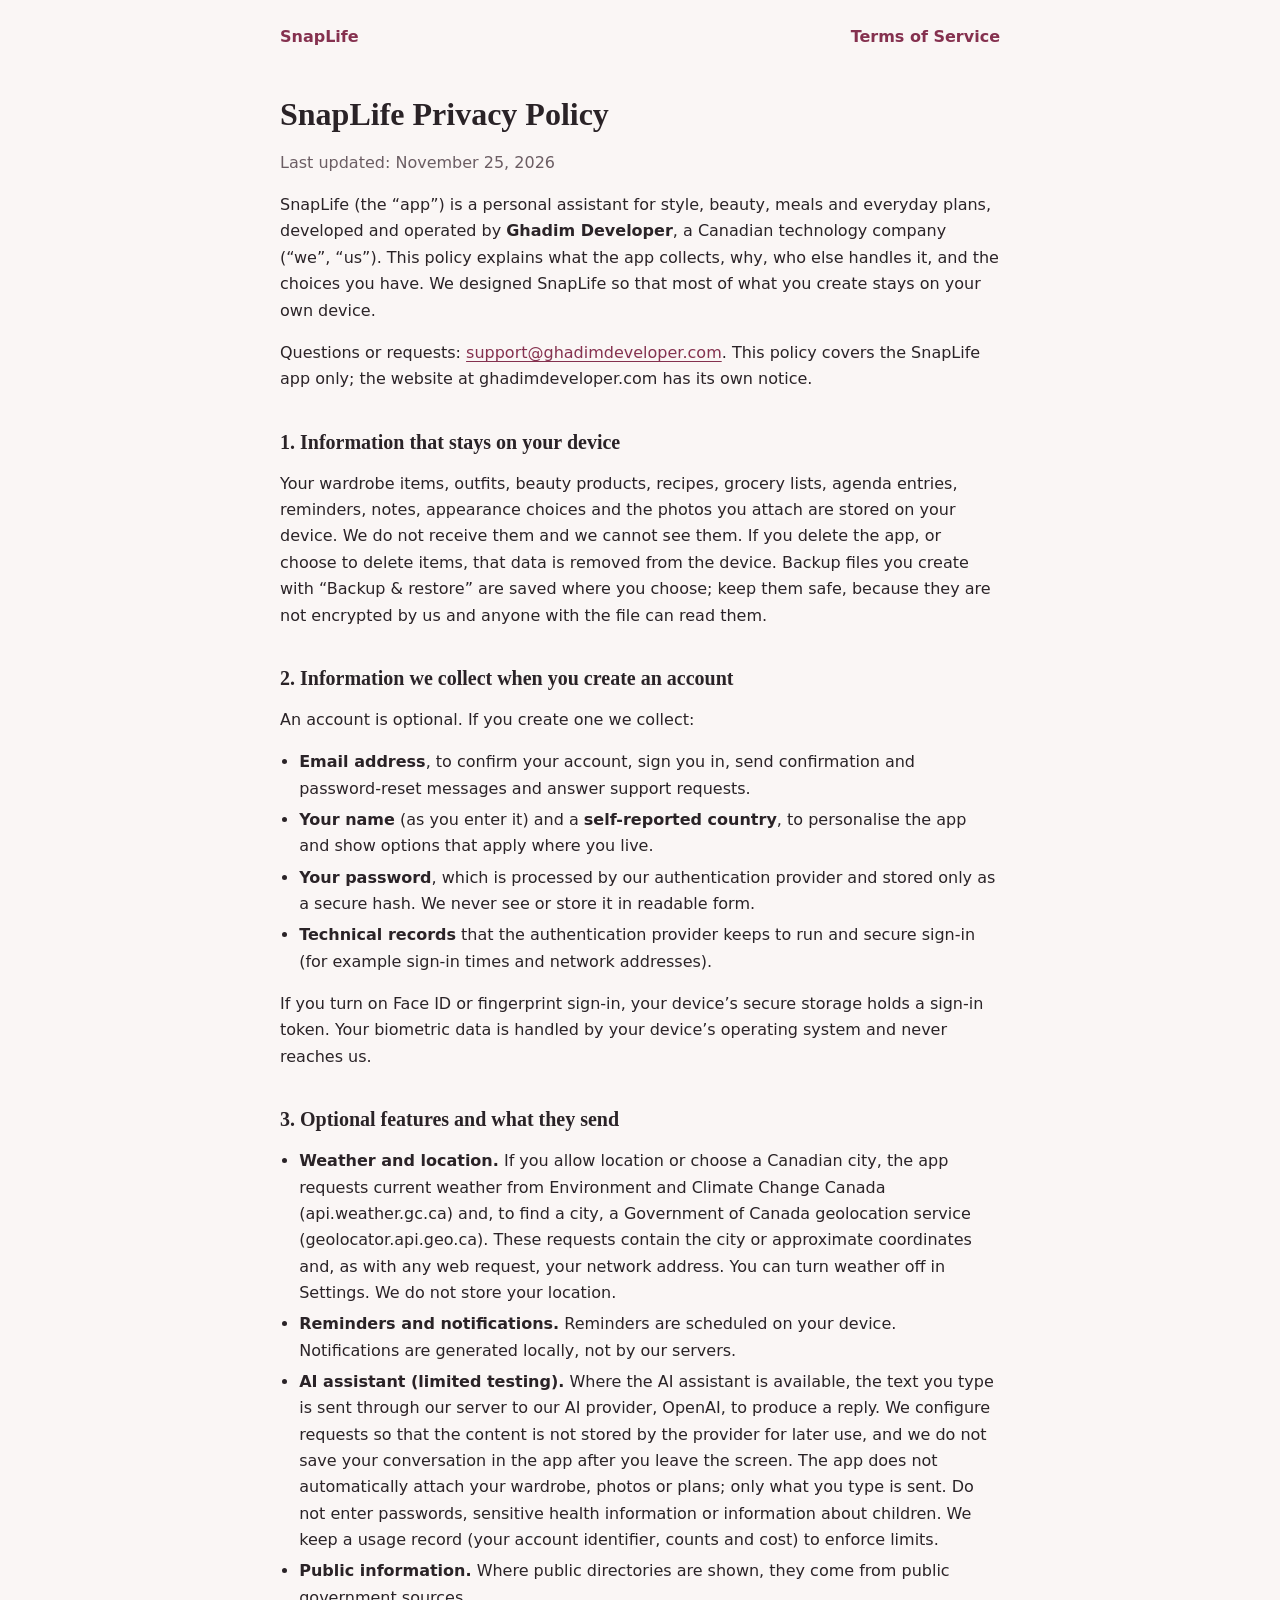
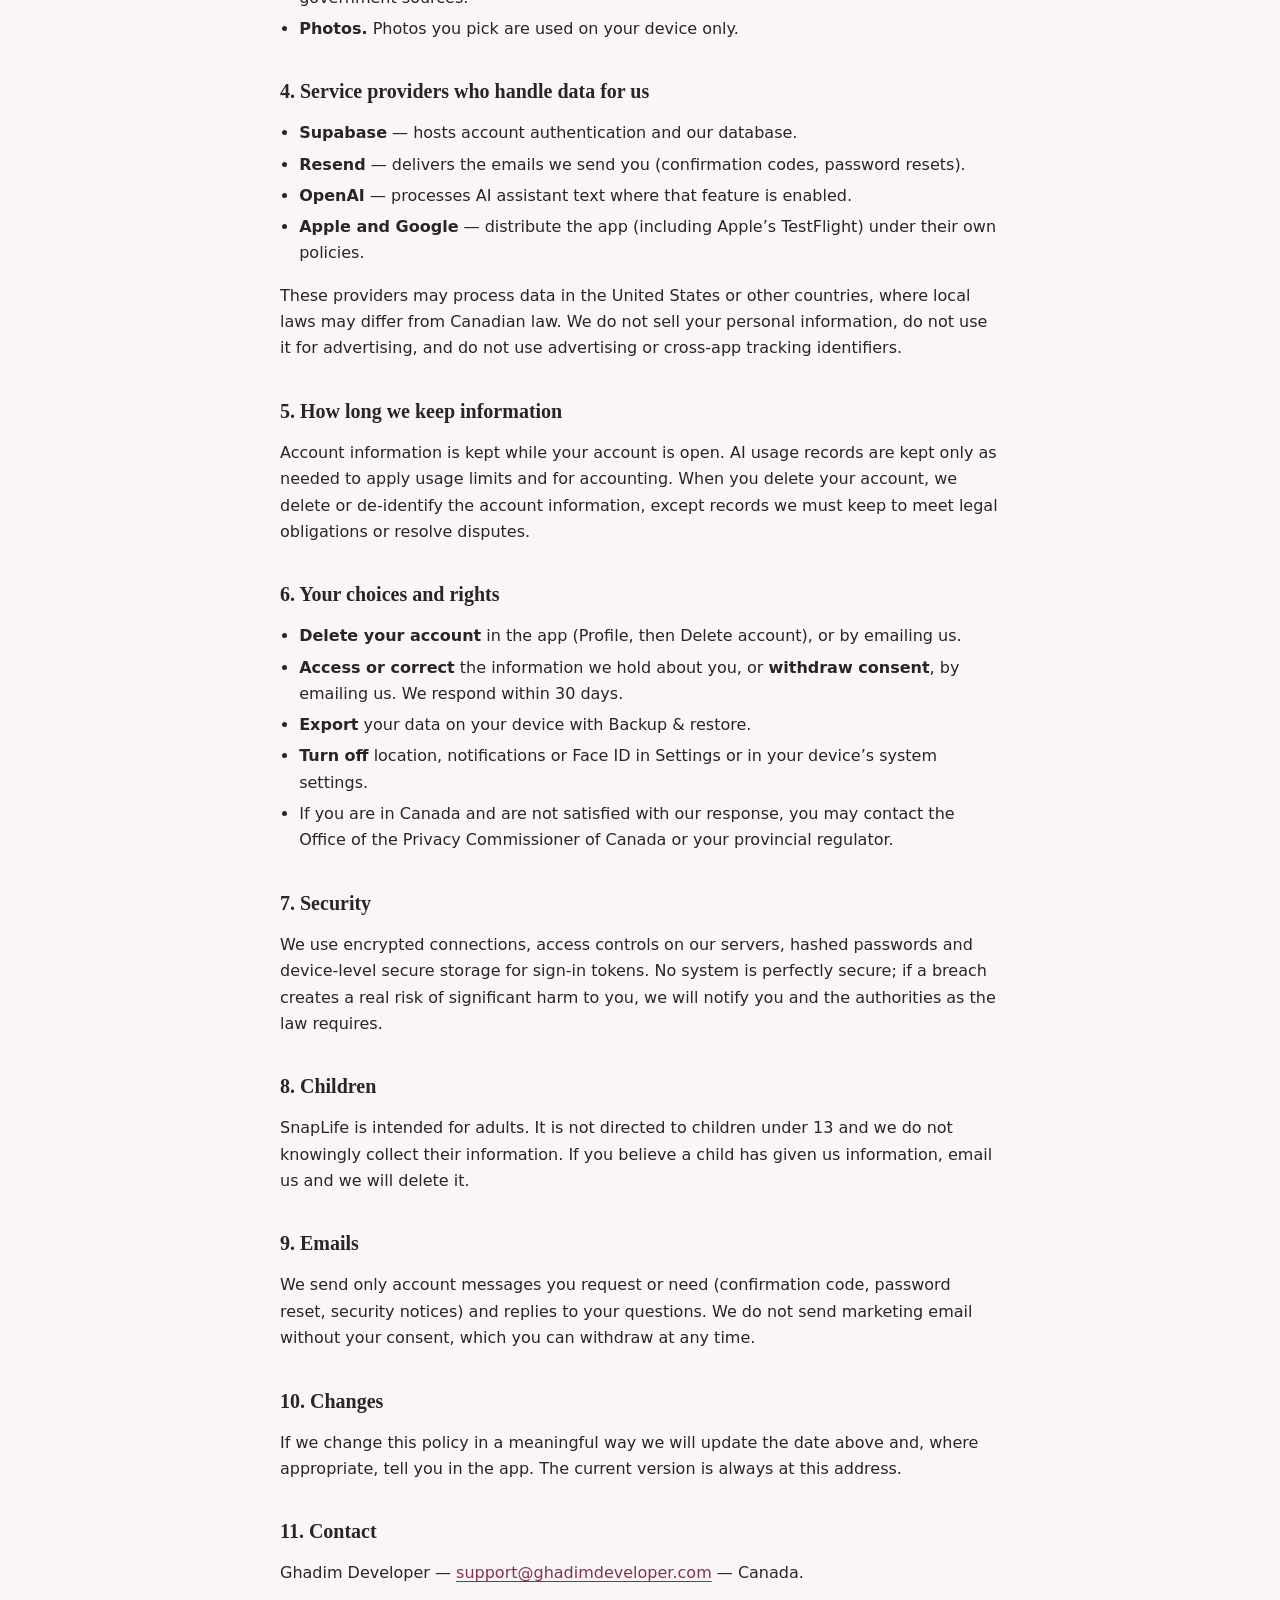
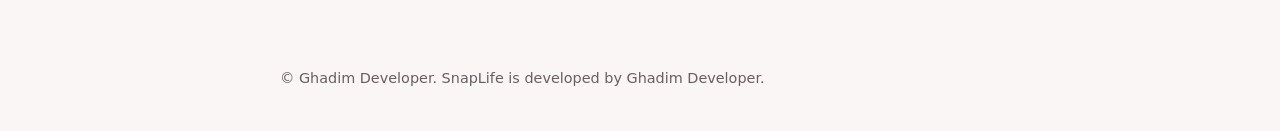
==== privacy/index.html @ 315b9144 "SnapLife privacy policy and terms of service Co-Authored-By: Claude Sonnet 5.5 <noreply@anthropic.co" ====
<!doctype html><html lang="en"><head><meta charset="utf-8"><meta name="viewport" content="width=device-width,initial-scale=1"><title>SnapLife Privacy Policy</title><link rel="stylesheet" href="/style.css"></head>
<body><header><a href="/">SnapLife</a><a href="/terms/">Terms of Service</a></header><main>
<h1>SnapLife Privacy Policy</h1>
<p class="meta">Last updated: November 25, 2026</p>
<p>SnapLife (the “app”) is a personal assistant for style, beauty, meals and everyday plans, developed and operated by <strong>Ghadim Developer</strong>, a Canadian technology company (“we”, “us”). This policy explains what the app collects, why, who else handles it, and the choices you have. We designed SnapLife so that most of what you create stays on your own device.</p>
<p>Questions or requests: <a href="mailto:support@ghadimdeveloper.com">support@ghadimdeveloper.com</a>. This policy covers the SnapLife app only; the website at ghadimdeveloper.com has its own notice.</p>

<h2>1. Information that stays on your device</h2>
<p>Your wardrobe items, outfits, beauty products, recipes, grocery lists, agenda entries, reminders, notes, appearance choices and the photos you attach are stored on your device. We do not receive them and we cannot see them. If you delete the app, or choose to delete items, that data is removed from the device. Backup files you create with “Backup &amp; restore” are saved where you choose; keep them safe, because they are not encrypted by us and anyone with the file can read them.</p>

<h2>2. Information we collect when you create an account</h2>
<p>An account is optional. If you create one we collect:</p>
<ul>
<li><strong>Email address</strong>, to confirm your account, sign you in, send confirmation and password-reset messages and answer support requests.</li>
<li><strong>Your name</strong> (as you enter it) and a <strong>self-reported country</strong>, to personalise the app and show options that apply where you live.</li>
<li><strong>Your password</strong>, which is processed by our authentication provider and stored only as a secure hash. We never see or store it in readable form.</li>
<li><strong>Technical records</strong> that the authentication provider keeps to run and secure sign-in (for example sign-in times and network addresses).</li>
</ul>
<p>If you turn on Face ID or fingerprint sign-in, your device’s secure storage holds a sign-in token. Your biometric data is handled by your device’s operating system and never reaches us.</p>

<h2>3. Optional features and what they send</h2>
<ul>
<li><strong>Weather and location.</strong> If you allow location or choose a Canadian city, the app requests current weather from Environment and Climate Change Canada (api.weather.gc.ca) and, to find a city, a Government of Canada geolocation service (geolocator.api.geo.ca). These requests contain the city or approximate coordinates and, as with any web request, your network address. You can turn weather off in Settings. We do not store your location.</li>
<li><strong>Reminders and notifications.</strong> Reminders are scheduled on your device. Notifications are generated locally, not by our servers.</li>
<li><strong>AI assistant (limited testing).</strong> Where the AI assistant is available, the text you type is sent through our server to our AI provider, OpenAI, to produce a reply. We configure requests so that the content is not stored by the provider for later use, and we do not save your conversation in the app after you leave the screen. The app does not automatically attach your wardrobe, photos or plans; only what you type is sent. Do not enter passwords, sensitive health information or information about children. We keep a usage record (your account identifier, counts and cost) to enforce limits.</li>
<li><strong>Public information.</strong> Where public directories are shown, they come from public government sources.</li>
<li><strong>Photos.</strong> Photos you pick are used on your device only.</li>
</ul>

<h2>4. Service providers who handle data for us</h2>
<ul>
<li><strong>Supabase</strong> — hosts account authentication and our database.</li>
<li><strong>Resend</strong> — delivers the emails we send you (confirmation codes, password resets).</li>
<li><strong>OpenAI</strong> — processes AI assistant text where that feature is enabled.</li>
<li><strong>Apple and Google</strong> — distribute the app (including Apple’s TestFlight) under their own policies.</li>
</ul>
<p>These providers may process data in the United States or other countries, where local laws may differ from Canadian law. We do not sell your personal information, do not use it for advertising, and do not use advertising or cross-app tracking identifiers.</p>

<h2>5. How long we keep information</h2>
<p>Account information is kept while your account is open. AI usage records are kept only as needed to apply usage limits and for accounting. When you delete your account, we delete or de-identify the account information, except records we must keep to meet legal obligations or resolve disputes.</p>

<h2>6. Your choices and rights</h2>
<ul>
<li><strong>Delete your account</strong> in the app (Profile, then Delete account), or by emailing us.</li>
<li><strong>Access or correct</strong> the information we hold about you, or <strong>withdraw consent</strong>, by emailing us. We respond within 30 days.</li>
<li><strong>Export</strong> your data on your device with Backup &amp; restore.</li>
<li><strong>Turn off</strong> location, notifications or Face ID in Settings or in your device’s system settings.</li>
<li>If you are in Canada and are not satisfied with our response, you may contact the Office of the Privacy Commissioner of Canada or your provincial regulator.</li>
</ul>

<h2>7. Security</h2>
<p>We use encrypted connections, access controls on our servers, hashed passwords and device-level secure storage for sign-in tokens. No system is perfectly secure; if a breach creates a real risk of significant harm to you, we will notify you and the authorities as the law requires.</p>

<h2>8. Children</h2>
<p>SnapLife is intended for adults. It is not directed to children under 13 and we do not knowingly collect their information. If you believe a child has given us information, email us and we will delete it.</p>

<h2>9. Emails</h2>
<p>We send only account messages you request or need (confirmation code, password reset, security notices) and replies to your questions. We do not send marketing email without your consent, which you can withdraw at any time.</p>

<h2>10. Changes</h2>
<p>If we change this policy in a meaningful way we will update the date above and, where appropriate, tell you in the app. The current version is always at this address.</p>

<h2>11. Contact</h2>
<p>Ghadim Developer — <a href="mailto:support@ghadimdeveloper.com">support@ghadimdeveloper.com</a> — Canada.</p>
</main><footer>© Ghadim Developer. SnapLife is developed by Ghadim Developer.</footer></body></html>
---- style.css ----
*{box-sizing:border-box}body{margin:0;font:1rem/1.65 system-ui,-apple-system,Segoe UI,Roboto,sans-serif;color:#2a2327;background:#faf6f5}
main{max-width:760px;margin:0 auto;padding:32px 20px 64px}header{max-width:760px;margin:0 auto;padding:24px 20px 0;display:flex;justify-content:space-between;gap:12px;flex-wrap:wrap}
header a{color:#85314f;font-weight:700;text-decoration:none}h1{font:700 2rem/1.2 Georgia,serif;margin:.4em 0}h2{font:700 1.25rem/1.3 Georgia,serif;margin:1.8em 0 .4em}
a{color:#85314f;text-underline-offset:3px}.meta{color:#6b5d63}ul{padding-left:1.2em}li{margin:.3em 0}footer{max-width:760px;margin:0 auto;padding:0 20px 40px;color:#6b5d63;font-size:.9rem}
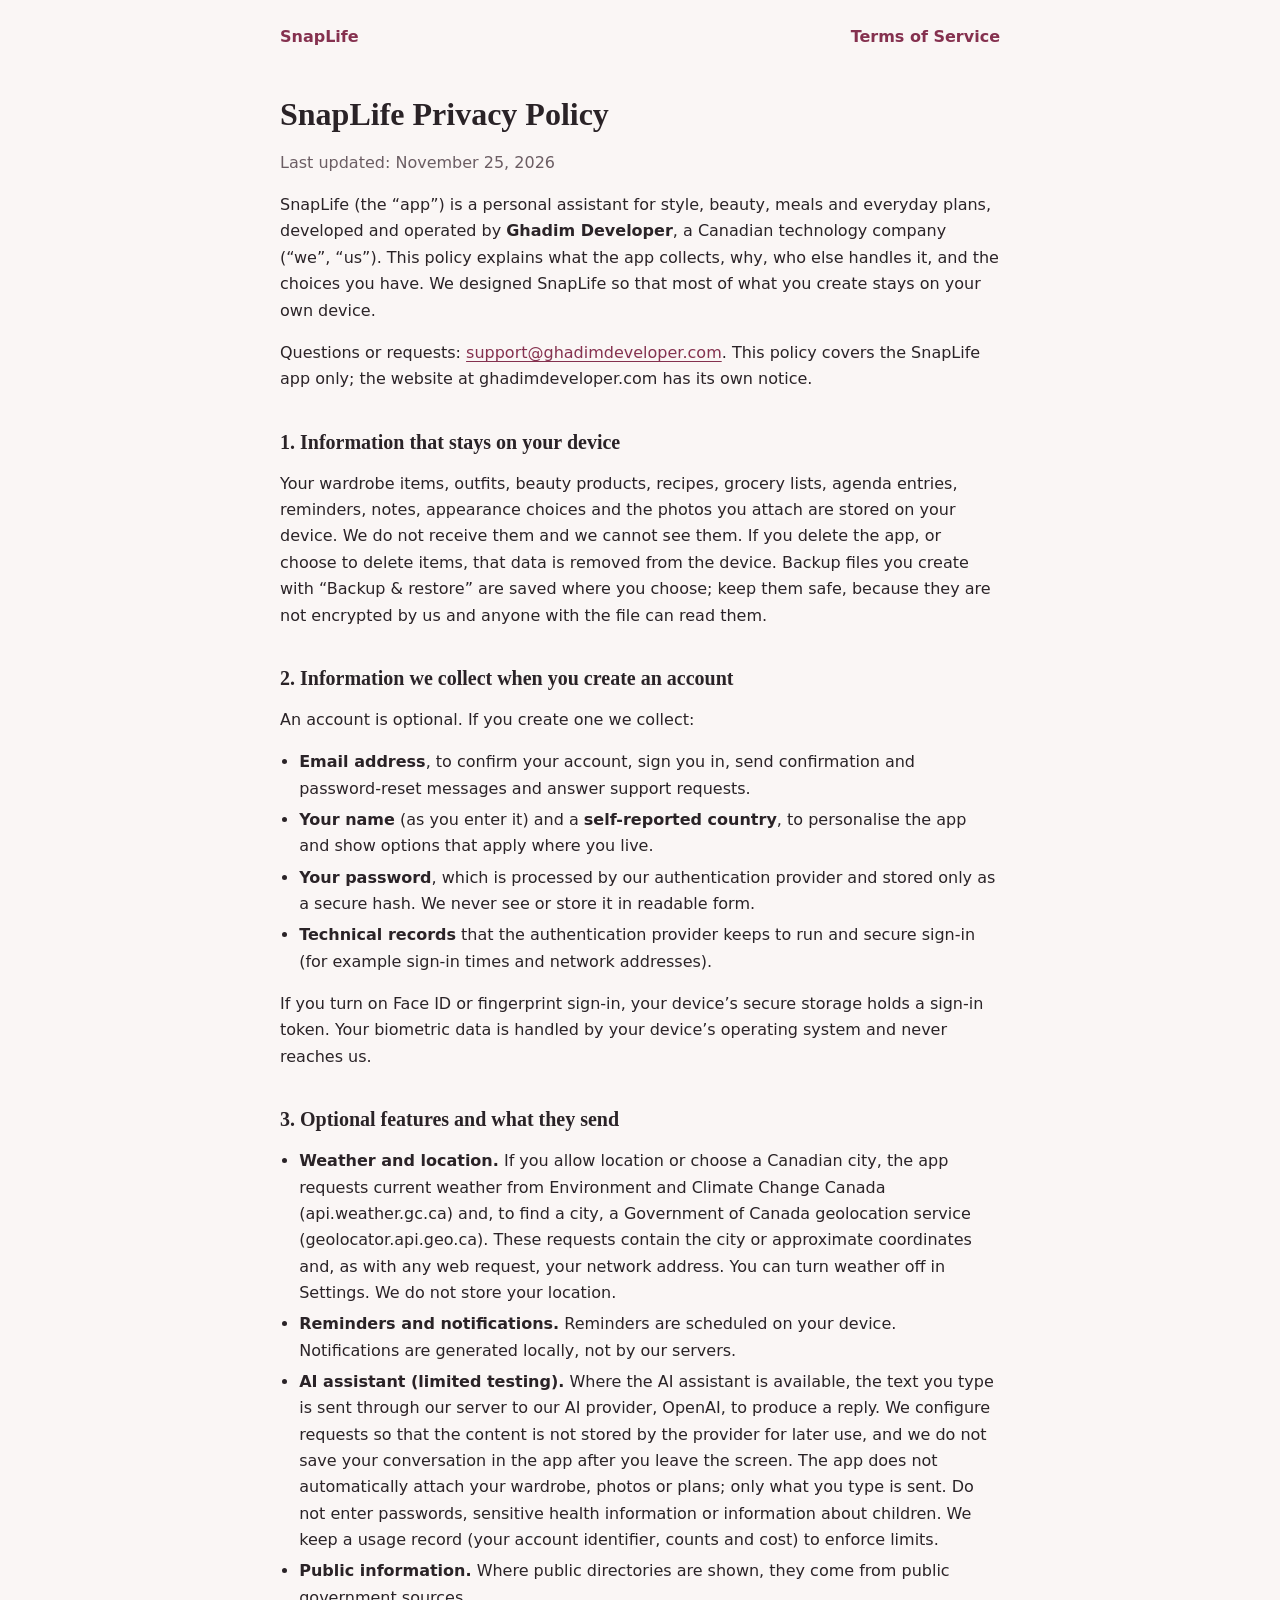
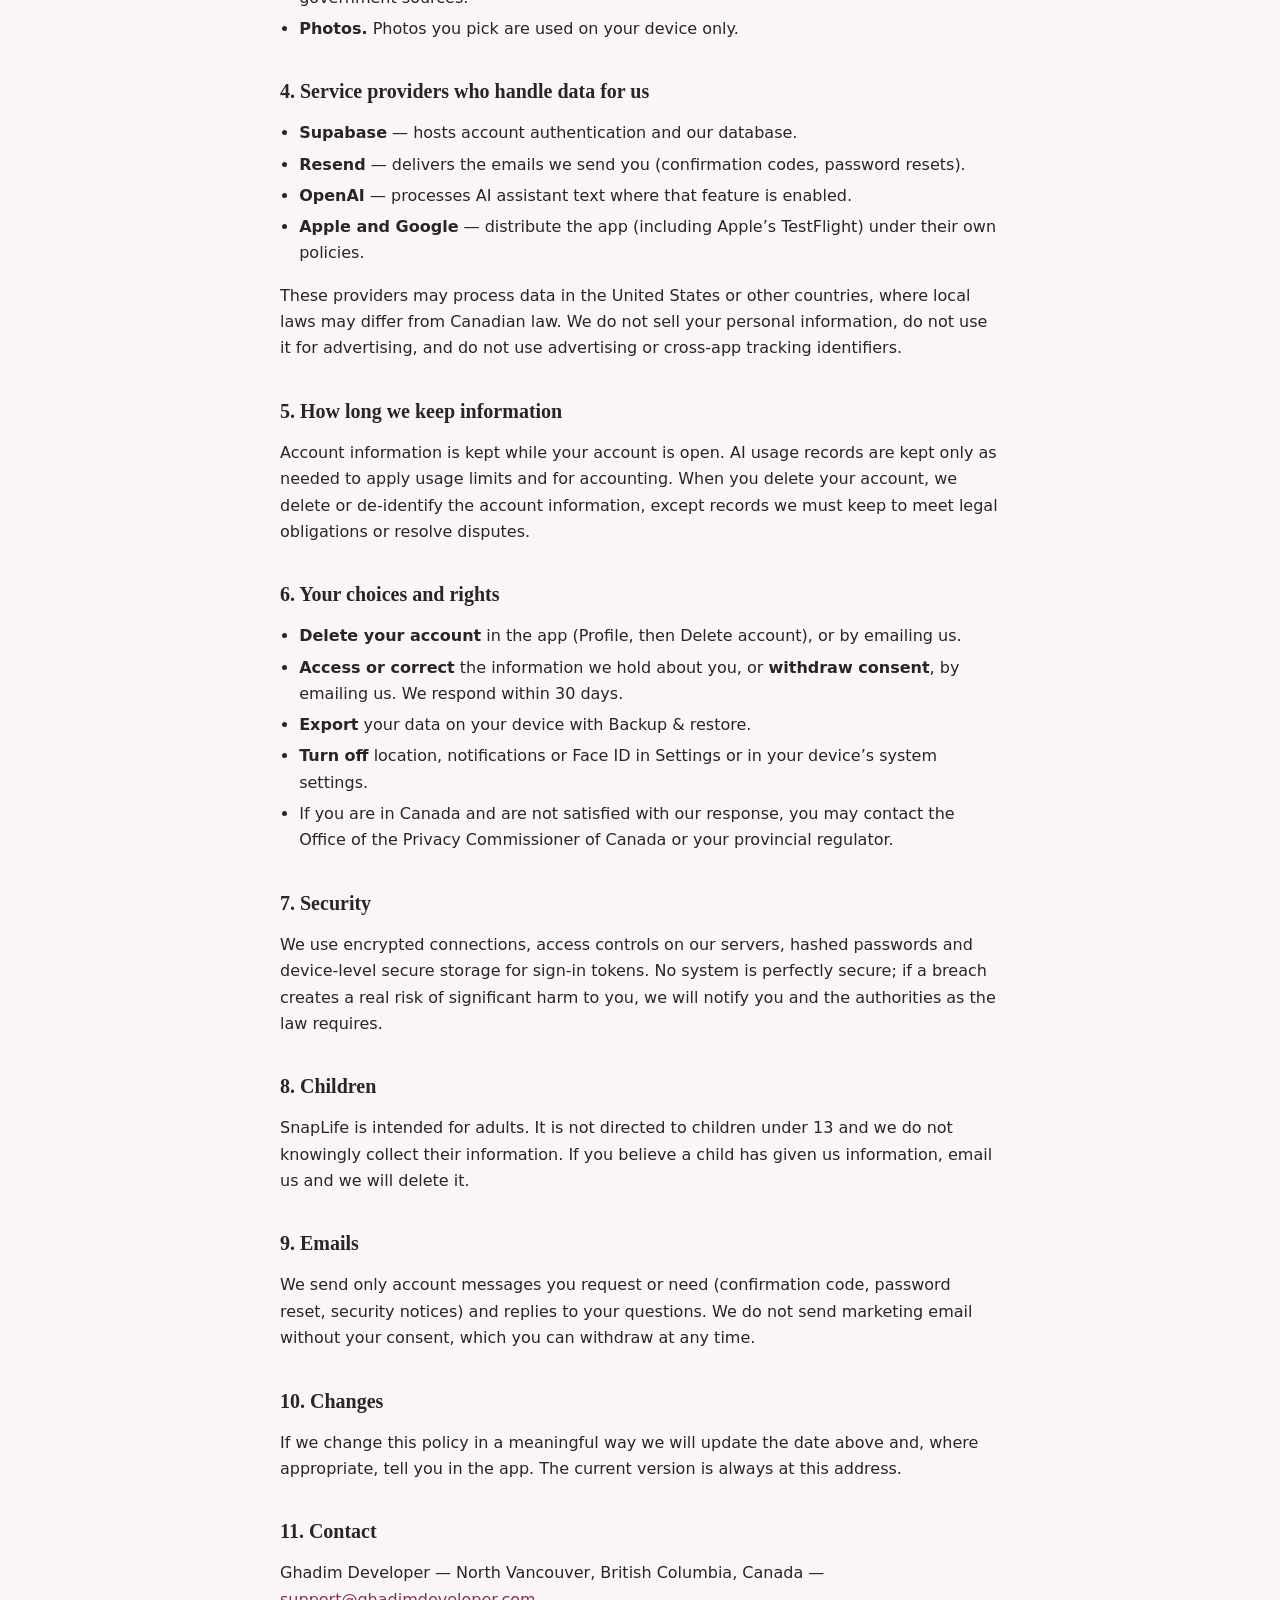
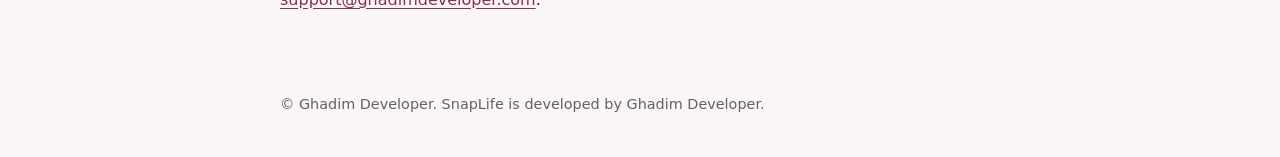
==== commit 72c22dbc: "Set governing law and contact location to North Vancouver, BC Co-Authored-By: Claude Sonnet 5.5 <nor" ====
--- a/privacy/index.html
+++ b/privacy/index.html
@@ -61,5 +61,5 @@
 <p>If we change this policy in a meaningful way we will update the date above and, where appropriate, tell you in the app. The current version is always at this address.</p>
 
 <h2>11. Contact</h2>
-<p>Ghadim Developer — <a href="mailto:support@ghadimdeveloper.com">support@ghadimdeveloper.com</a> — Canada.</p>
+<p>Ghadim Developer — North Vancouver, British Columbia, Canada — <a href="mailto:support@ghadimdeveloper.com">support@ghadimdeveloper.com</a>.</p>
 </main><footer>© Ghadim Developer. SnapLife is developed by Ghadim Developer.</footer></body></html>
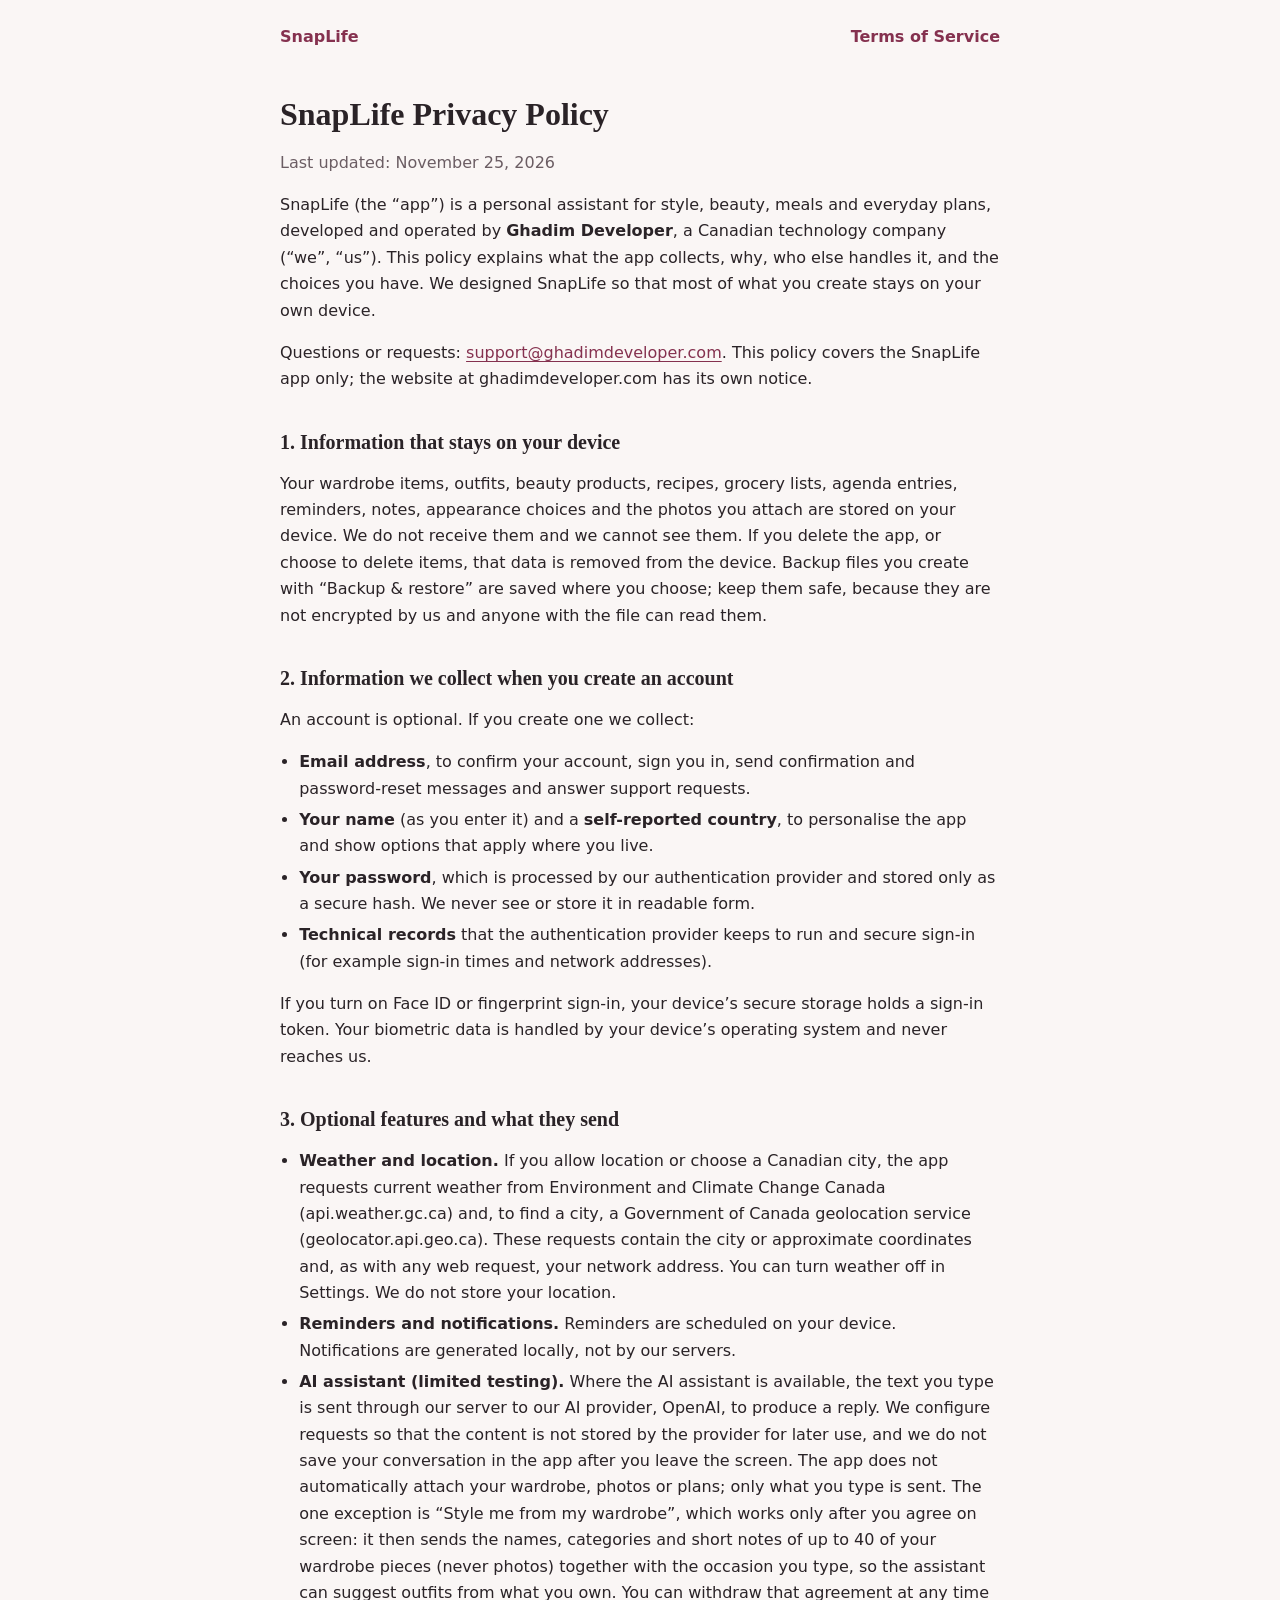
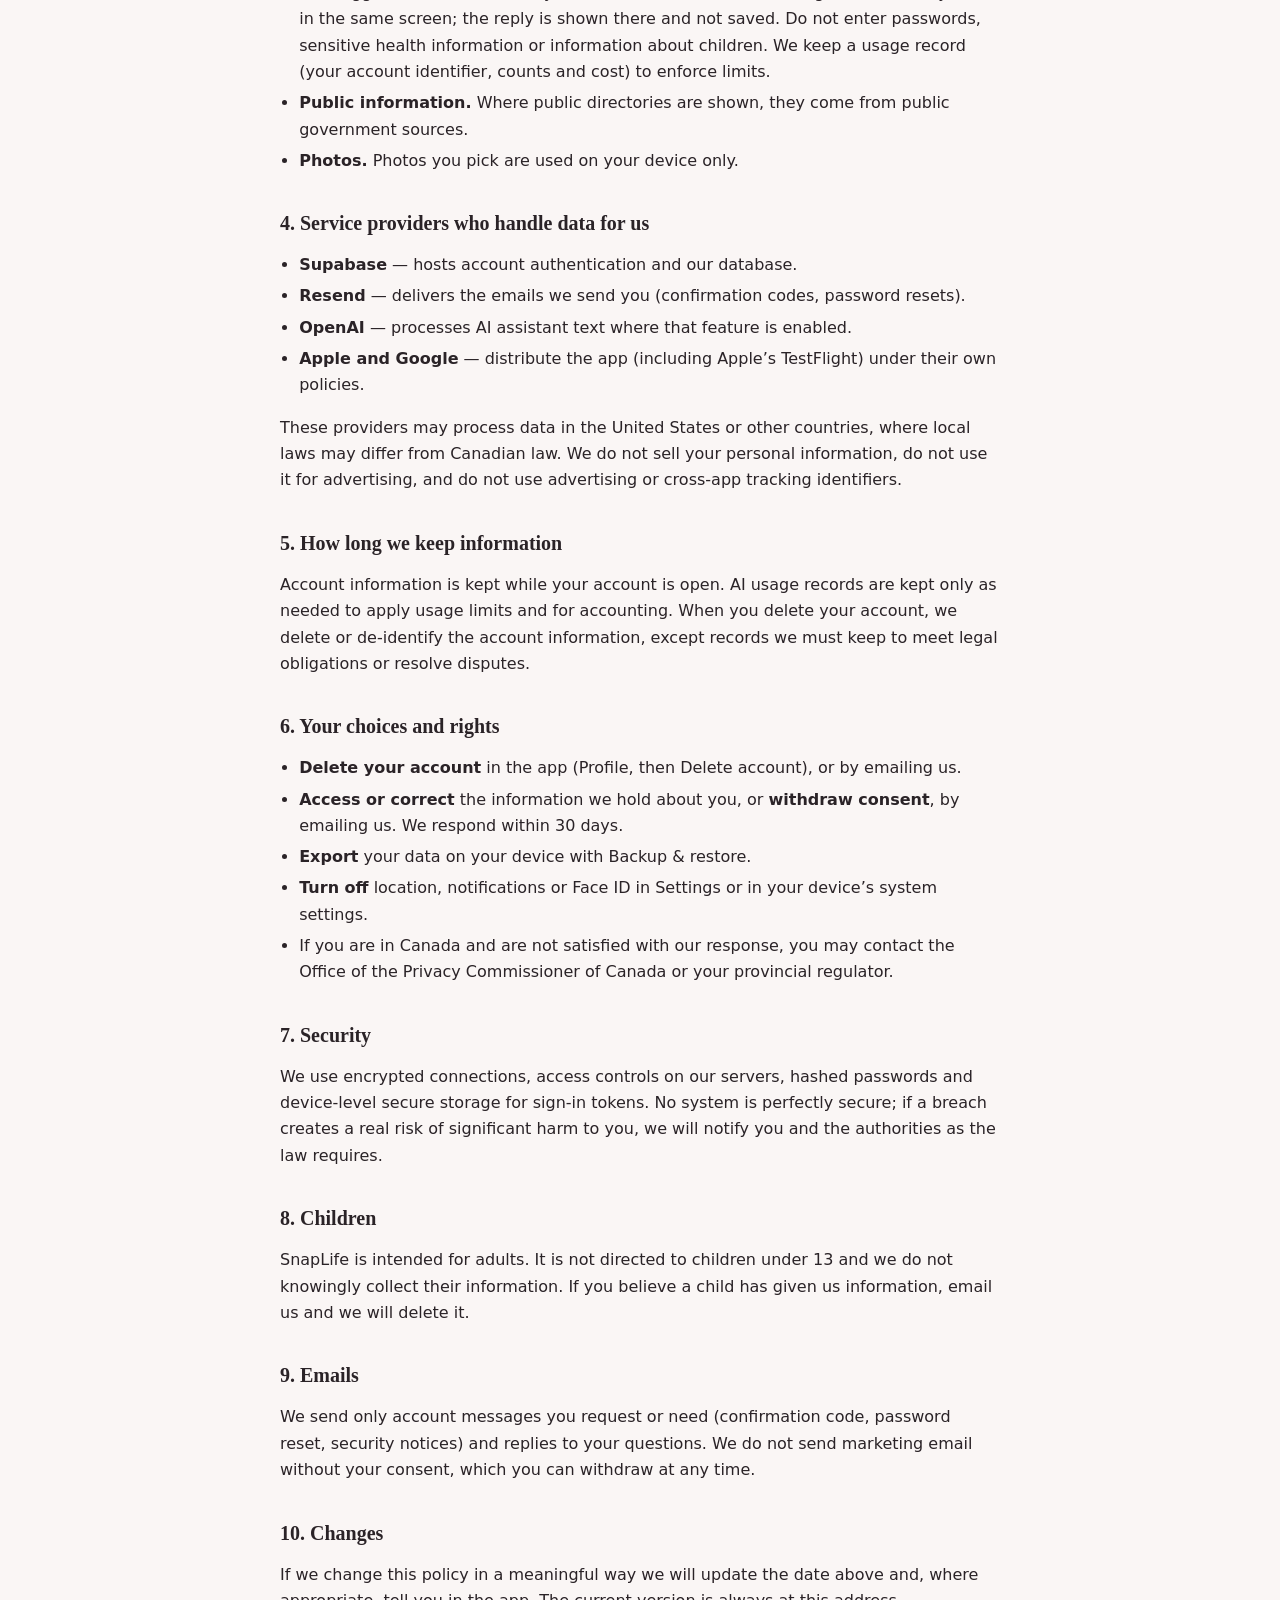
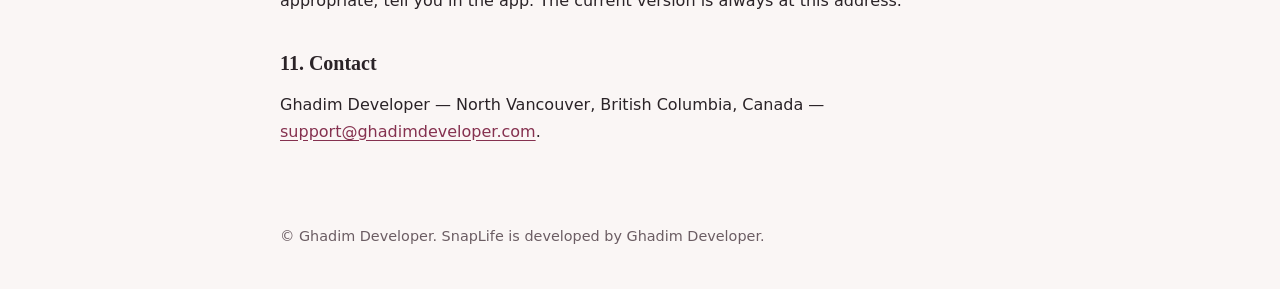
==== commit 69aa1e59: "Privacy: describe the opt-in wardrobe styling data Co-Authored-By: Claude Sonnet 5.5 <noreply@anthro" ====
--- a/privacy/index.html
+++ b/privacy/index.html
@@ -22,7 +22,7 @@
 <ul>
 <li><strong>Weather and location.</strong> If you allow location or choose a Canadian city, the app requests current weather from Environment and Climate Change Canada (api.weather.gc.ca) and, to find a city, a Government of Canada geolocation service (geolocator.api.geo.ca). These requests contain the city or approximate coordinates and, as with any web request, your network address. You can turn weather off in Settings. We do not store your location.</li>
 <li><strong>Reminders and notifications.</strong> Reminders are scheduled on your device. Notifications are generated locally, not by our servers.</li>
-<li><strong>AI assistant (limited testing).</strong> Where the AI assistant is available, the text you type is sent through our server to our AI provider, OpenAI, to produce a reply. We configure requests so that the content is not stored by the provider for later use, and we do not save your conversation in the app after you leave the screen. The app does not automatically attach your wardrobe, photos or plans; only what you type is sent. Do not enter passwords, sensitive health information or information about children. We keep a usage record (your account identifier, counts and cost) to enforce limits.</li>
+<li><strong>AI assistant (limited testing).</strong> Where the AI assistant is available, the text you type is sent through our server to our AI provider, OpenAI, to produce a reply. We configure requests so that the content is not stored by the provider for later use, and we do not save your conversation in the app after you leave the screen. The app does not automatically attach your wardrobe, photos or plans; only what you type is sent. The one exception is “Style me from my wardrobe”, which works only after you agree on screen: it then sends the names, categories and short notes of up to 40 of your wardrobe pieces (never photos) together with the occasion you type, so the assistant can suggest outfits from what you own. You can withdraw that agreement at any time in the same screen; the reply is shown there and not saved. Do not enter passwords, sensitive health information or information about children. We keep a usage record (your account identifier, counts and cost) to enforce limits.</li>
 <li><strong>Public information.</strong> Where public directories are shown, they come from public government sources.</li>
 <li><strong>Photos.</strong> Photos you pick are used on your device only.</li>
 </ul>
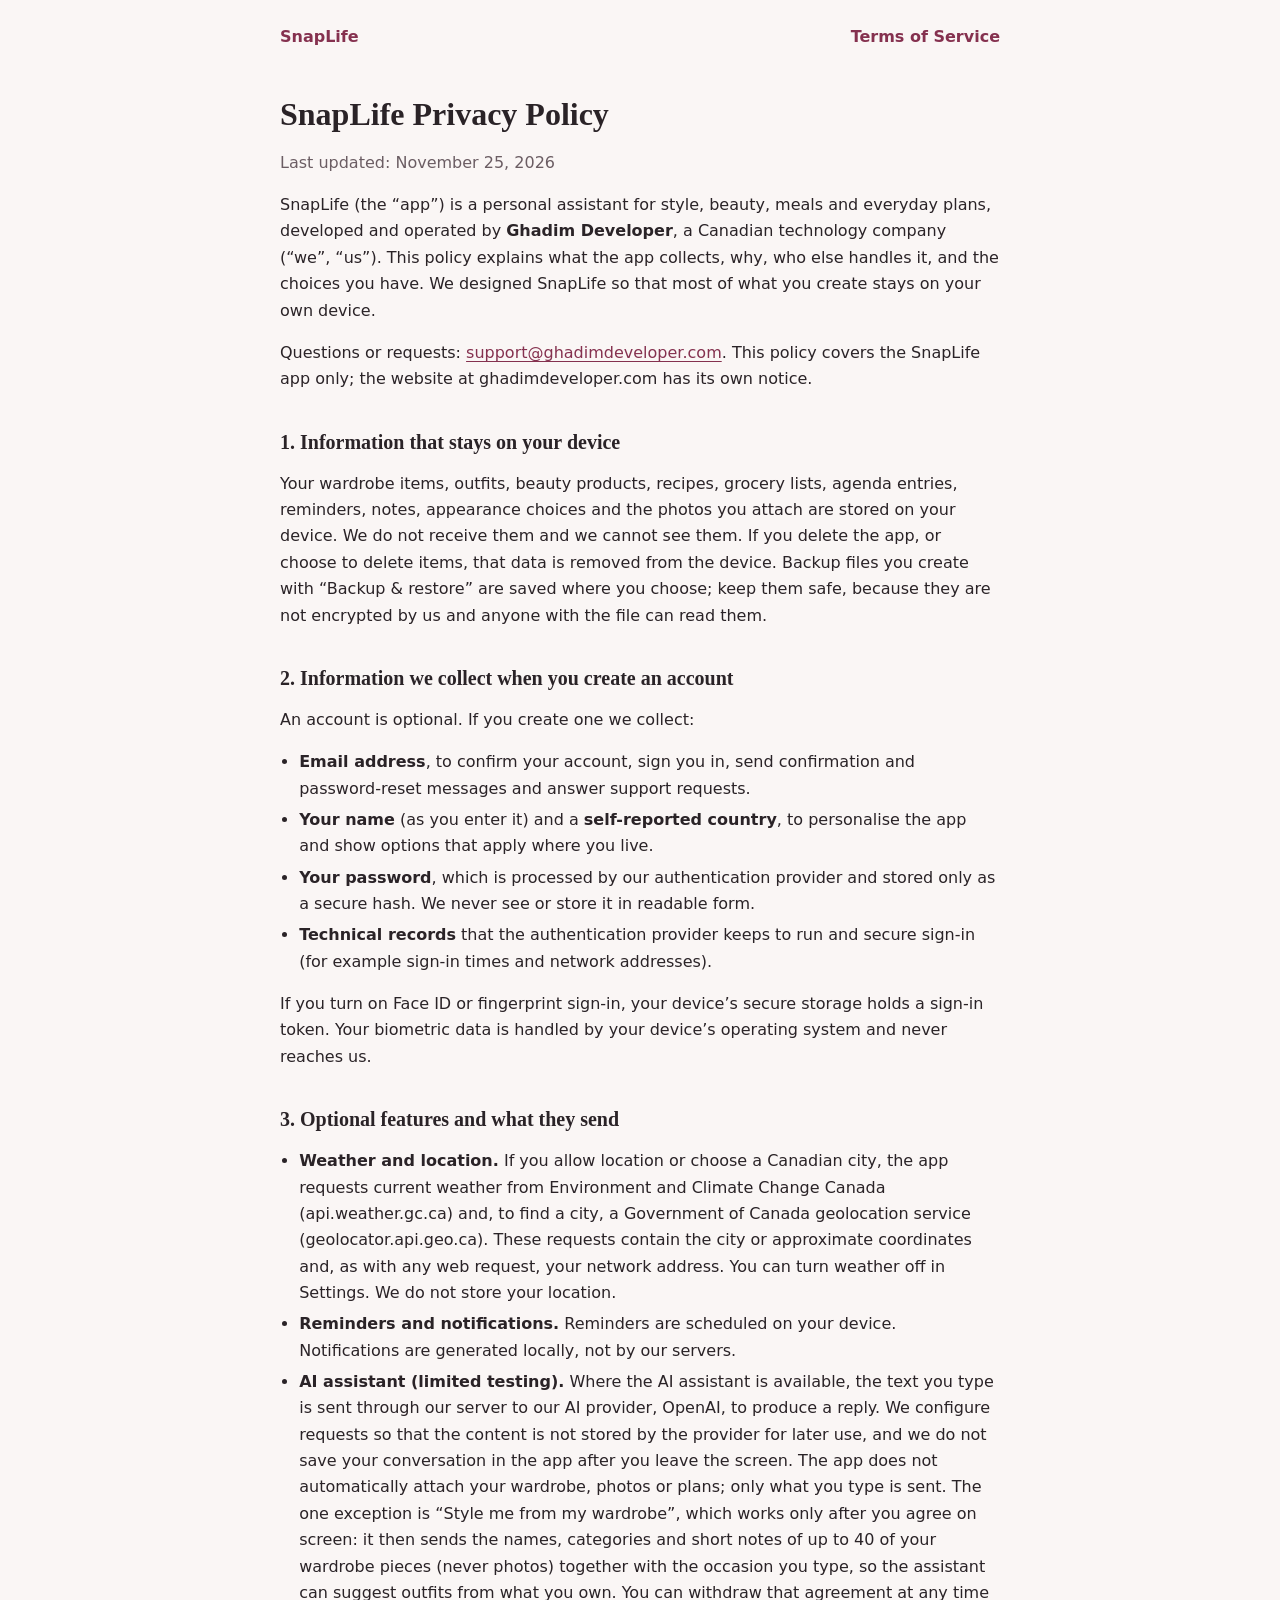
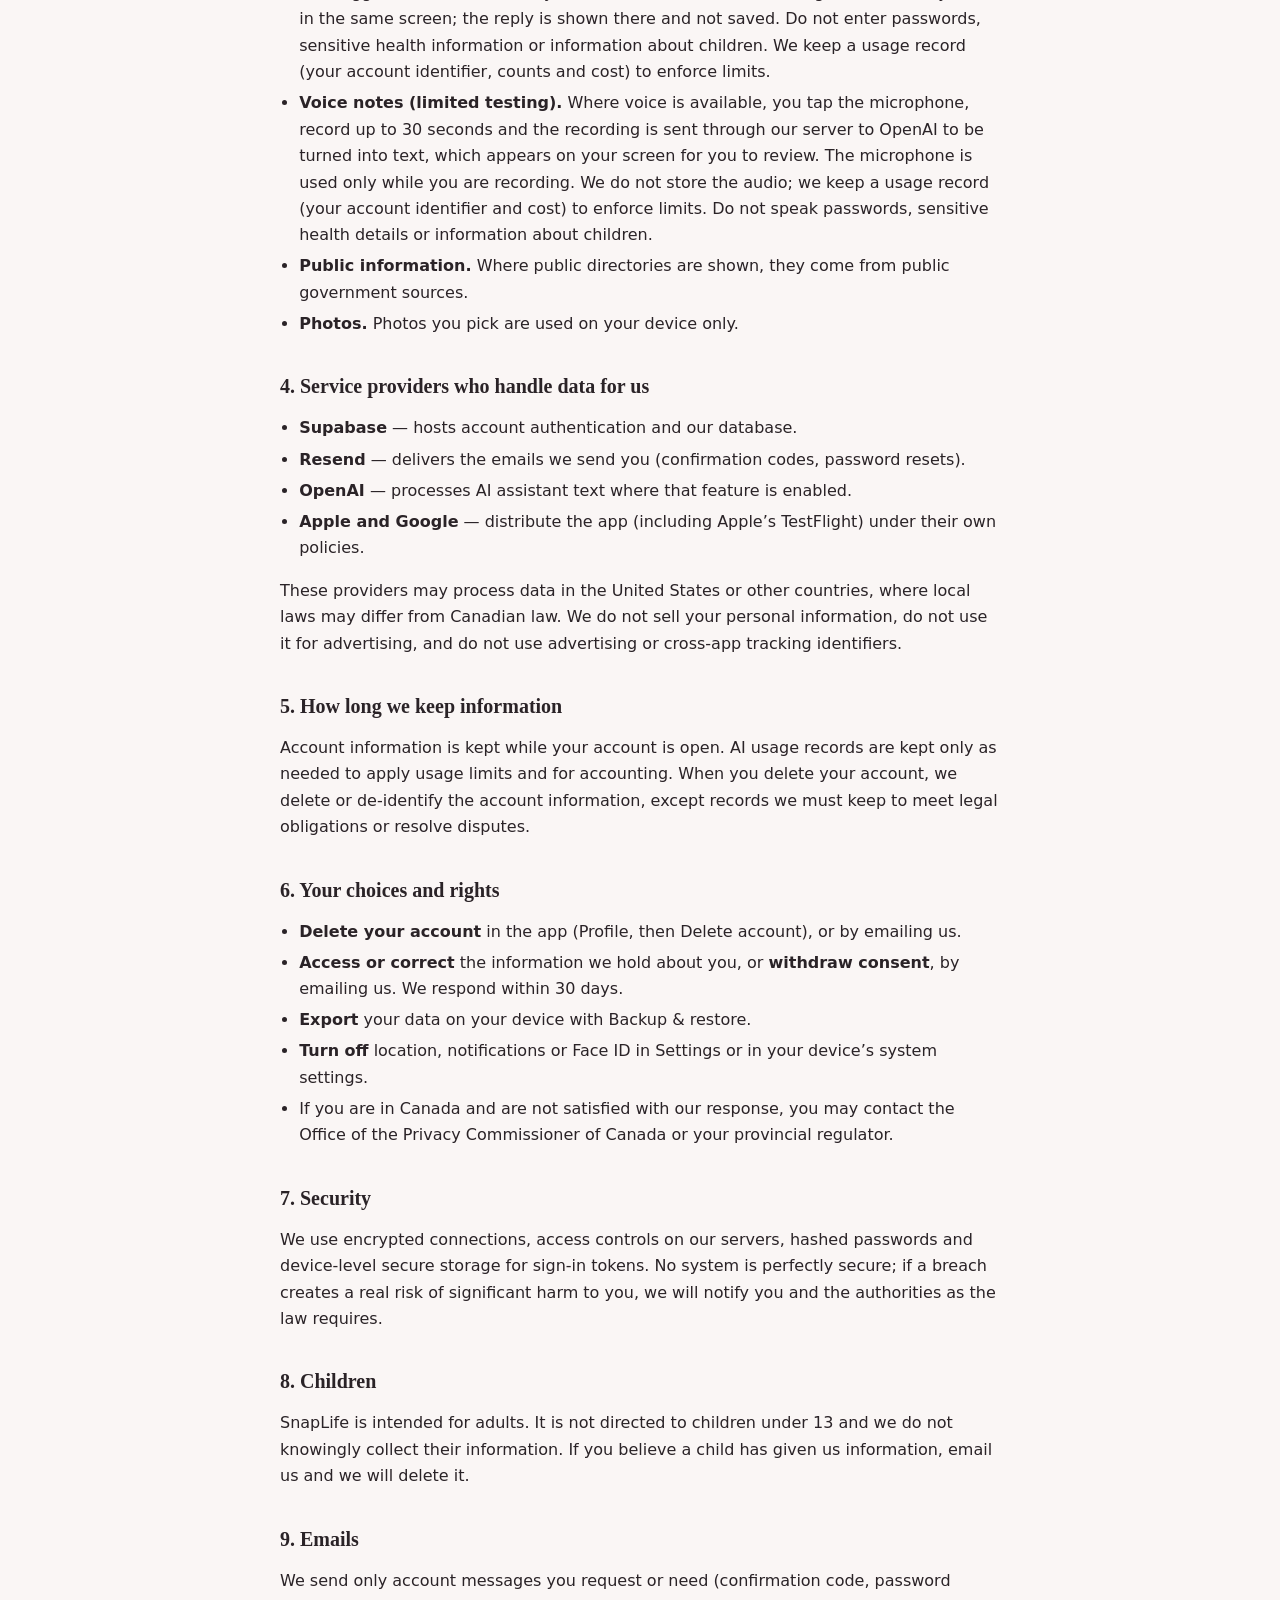
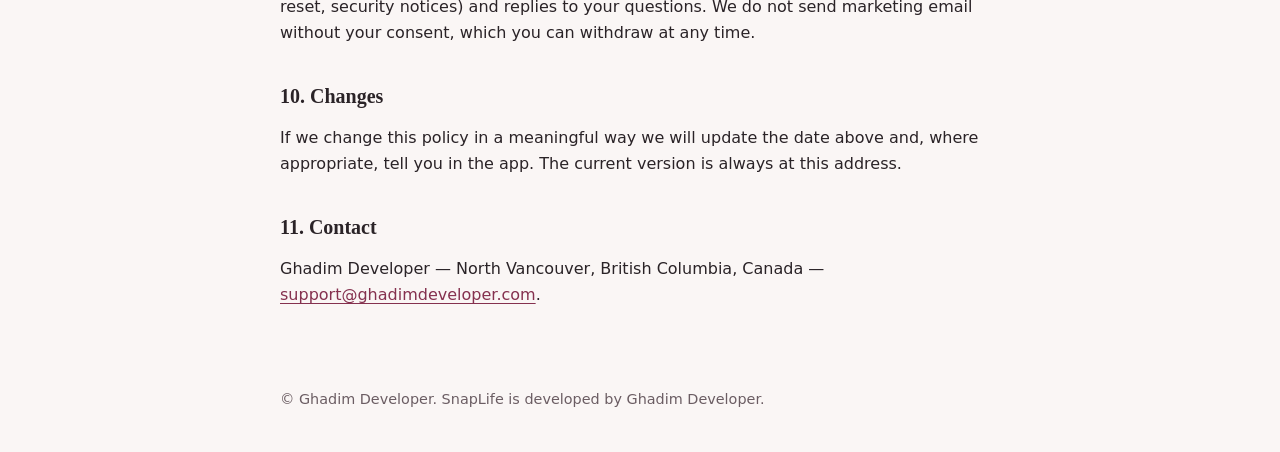
==== commit 688c076d: "Privacy: describe opt-in voice notes Co-Authored-By: Claude Sonnet 5.5 <noreply@anthropic.com>" ====
--- a/privacy/index.html
+++ b/privacy/index.html
@@ -23,6 +23,7 @@
 <li><strong>Weather and location.</strong> If you allow location or choose a Canadian city, the app requests current weather from Environment and Climate Change Canada (api.weather.gc.ca) and, to find a city, a Government of Canada geolocation service (geolocator.api.geo.ca). These requests contain the city or approximate coordinates and, as with any web request, your network address. You can turn weather off in Settings. We do not store your location.</li>
 <li><strong>Reminders and notifications.</strong> Reminders are scheduled on your device. Notifications are generated locally, not by our servers.</li>
 <li><strong>AI assistant (limited testing).</strong> Where the AI assistant is available, the text you type is sent through our server to our AI provider, OpenAI, to produce a reply. We configure requests so that the content is not stored by the provider for later use, and we do not save your conversation in the app after you leave the screen. The app does not automatically attach your wardrobe, photos or plans; only what you type is sent. The one exception is “Style me from my wardrobe”, which works only after you agree on screen: it then sends the names, categories and short notes of up to 40 of your wardrobe pieces (never photos) together with the occasion you type, so the assistant can suggest outfits from what you own. You can withdraw that agreement at any time in the same screen; the reply is shown there and not saved. Do not enter passwords, sensitive health information or information about children. We keep a usage record (your account identifier, counts and cost) to enforce limits.</li>
+<li><strong>Voice notes (limited testing).</strong> Where voice is available, you tap the microphone, record up to 30 seconds and the recording is sent through our server to OpenAI to be turned into text, which appears on your screen for you to review. The microphone is used only while you are recording. We do not store the audio; we keep a usage record (your account identifier and cost) to enforce limits. Do not speak passwords, sensitive health details or information about children.</li>
 <li><strong>Public information.</strong> Where public directories are shown, they come from public government sources.</li>
 <li><strong>Photos.</strong> Photos you pick are used on your device only.</li>
 </ul>
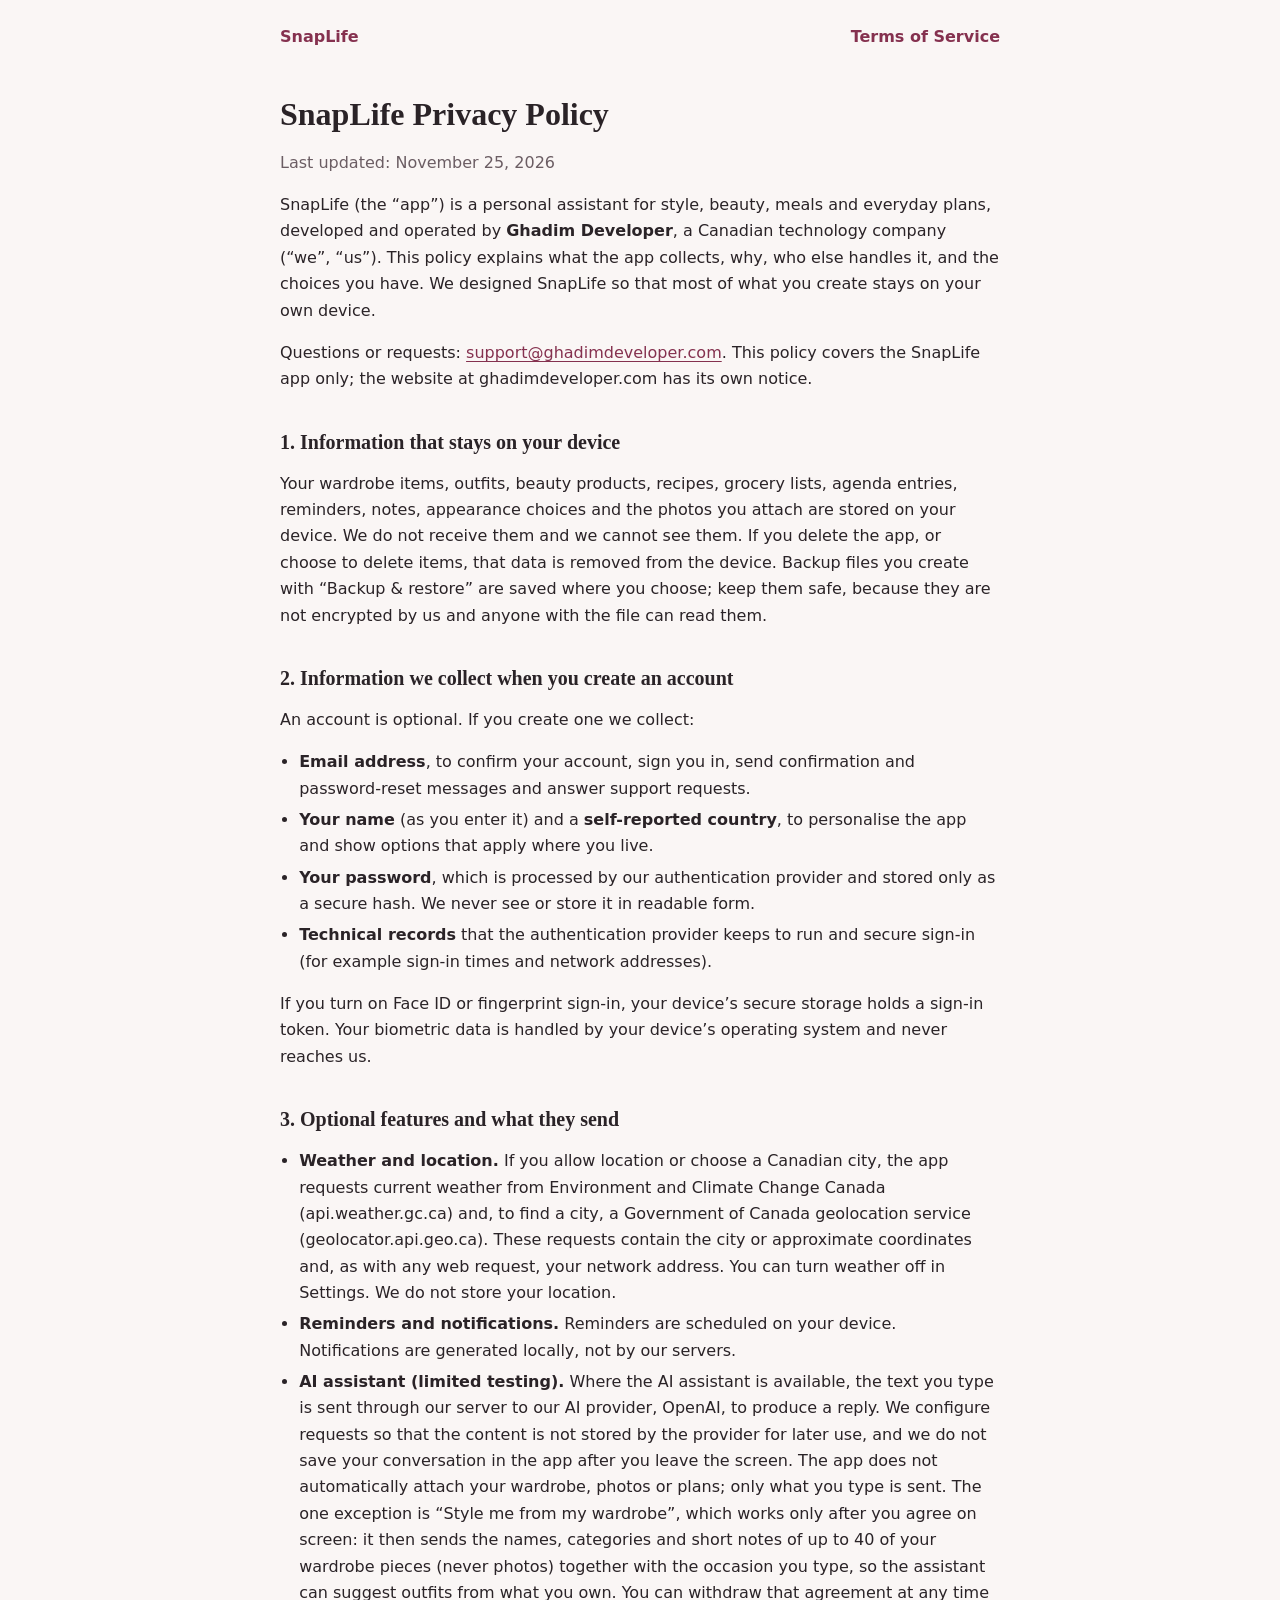
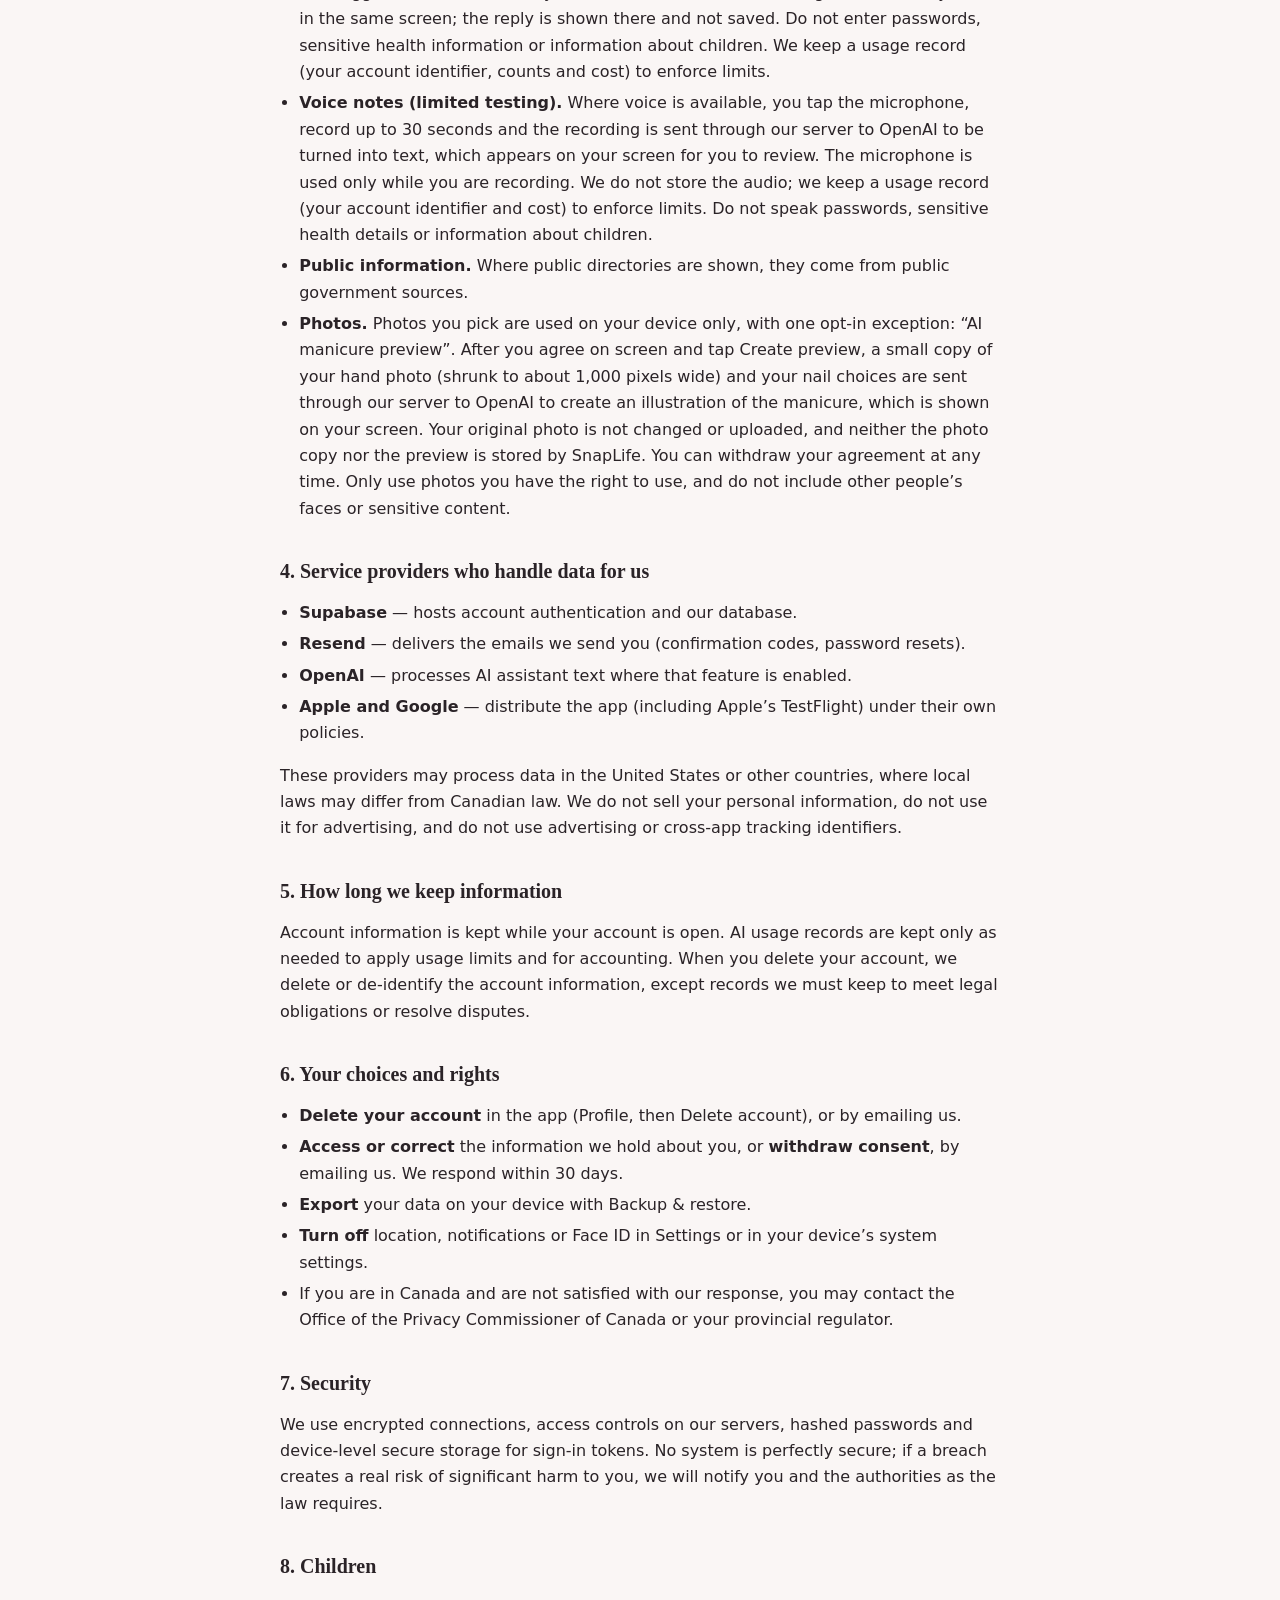
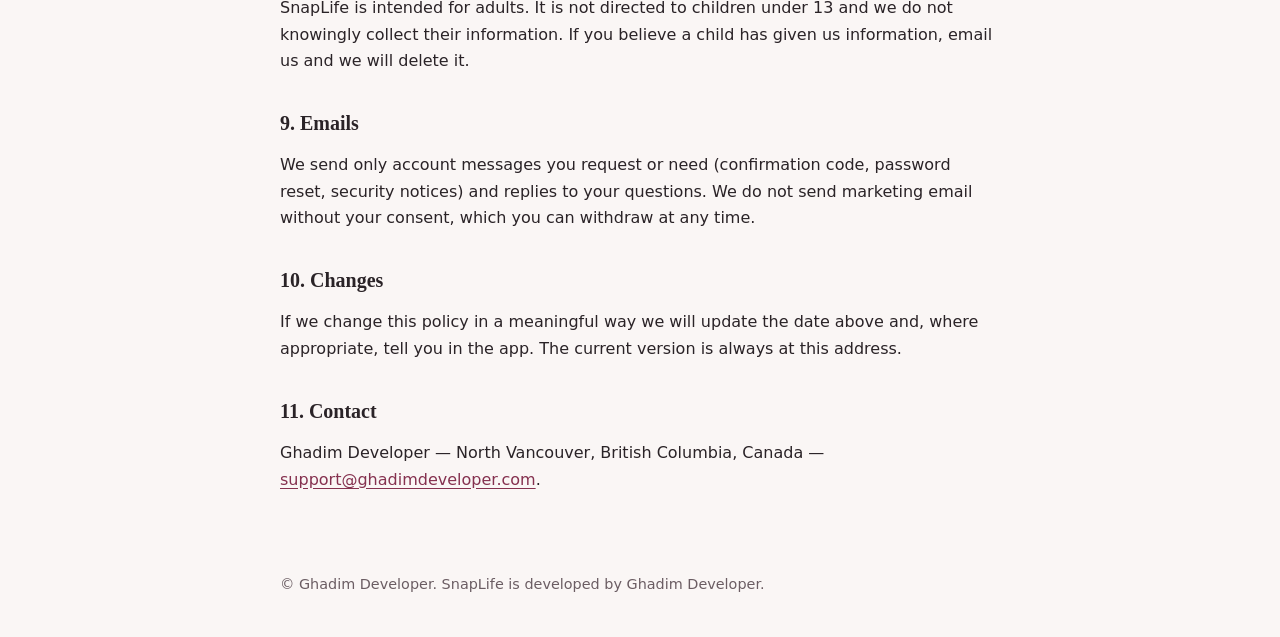
==== commit cfc2d3c8: "Privacy: describe the opt-in AI manicure preview Co-Authored-By: Claude Sonnet 5.5 <noreply@anthropi" ====
--- a/privacy/index.html
+++ b/privacy/index.html
@@ -25,7 +25,7 @@
 <li><strong>AI assistant (limited testing).</strong> Where the AI assistant is available, the text you type is sent through our server to our AI provider, OpenAI, to produce a reply. We configure requests so that the content is not stored by the provider for later use, and we do not save your conversation in the app after you leave the screen. The app does not automatically attach your wardrobe, photos or plans; only what you type is sent. The one exception is “Style me from my wardrobe”, which works only after you agree on screen: it then sends the names, categories and short notes of up to 40 of your wardrobe pieces (never photos) together with the occasion you type, so the assistant can suggest outfits from what you own. You can withdraw that agreement at any time in the same screen; the reply is shown there and not saved. Do not enter passwords, sensitive health information or information about children. We keep a usage record (your account identifier, counts and cost) to enforce limits.</li>
 <li><strong>Voice notes (limited testing).</strong> Where voice is available, you tap the microphone, record up to 30 seconds and the recording is sent through our server to OpenAI to be turned into text, which appears on your screen for you to review. The microphone is used only while you are recording. We do not store the audio; we keep a usage record (your account identifier and cost) to enforce limits. Do not speak passwords, sensitive health details or information about children.</li>
 <li><strong>Public information.</strong> Where public directories are shown, they come from public government sources.</li>
-<li><strong>Photos.</strong> Photos you pick are used on your device only.</li>
+<li><strong>Photos.</strong> Photos you pick are used on your device only, with one opt-in exception: “AI manicure preview”. After you agree on screen and tap Create preview, a small copy of your hand photo (shrunk to about 1,000 pixels wide) and your nail choices are sent through our server to OpenAI to create an illustration of the manicure, which is shown on your screen. Your original photo is not changed or uploaded, and neither the photo copy nor the preview is stored by SnapLife. You can withdraw your agreement at any time. Only use photos you have the right to use, and do not include other people’s faces or sensitive content.</li>
 </ul>
 
 <h2>4. Service providers who handle data for us</h2>
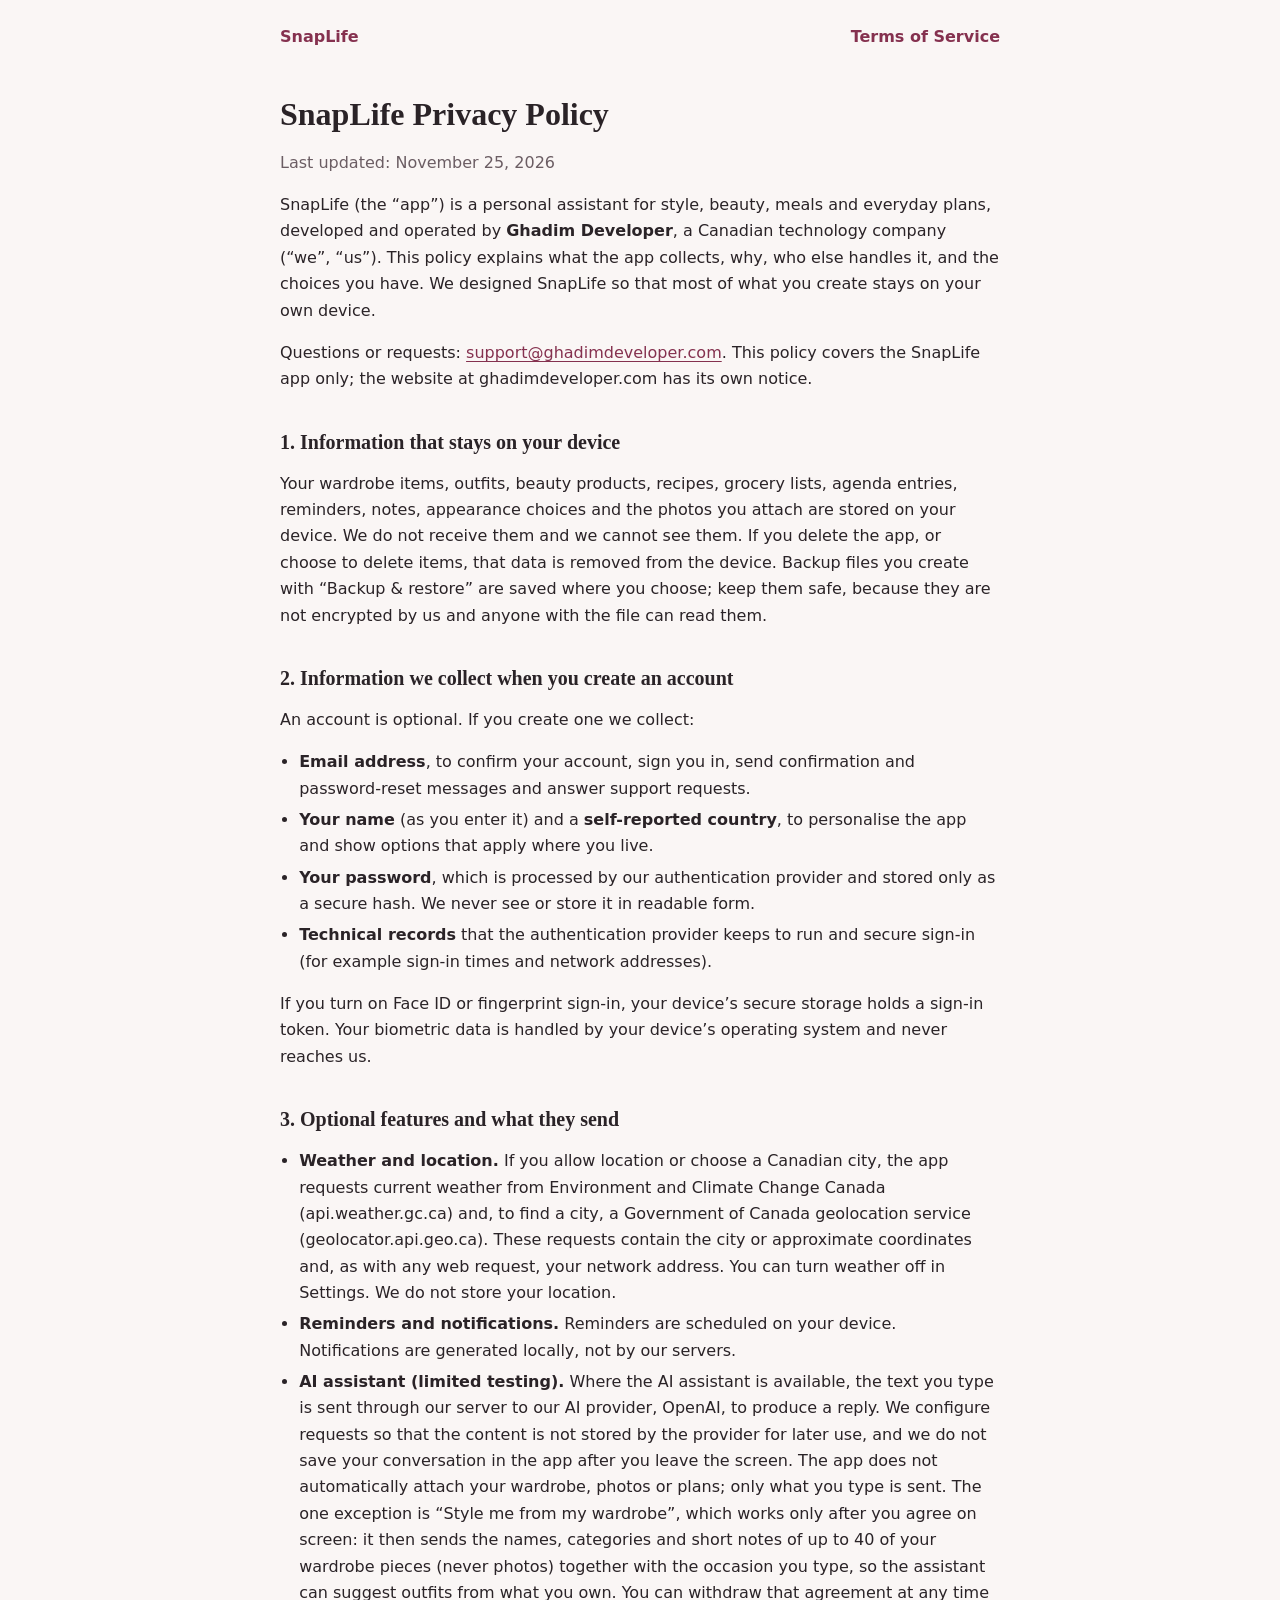
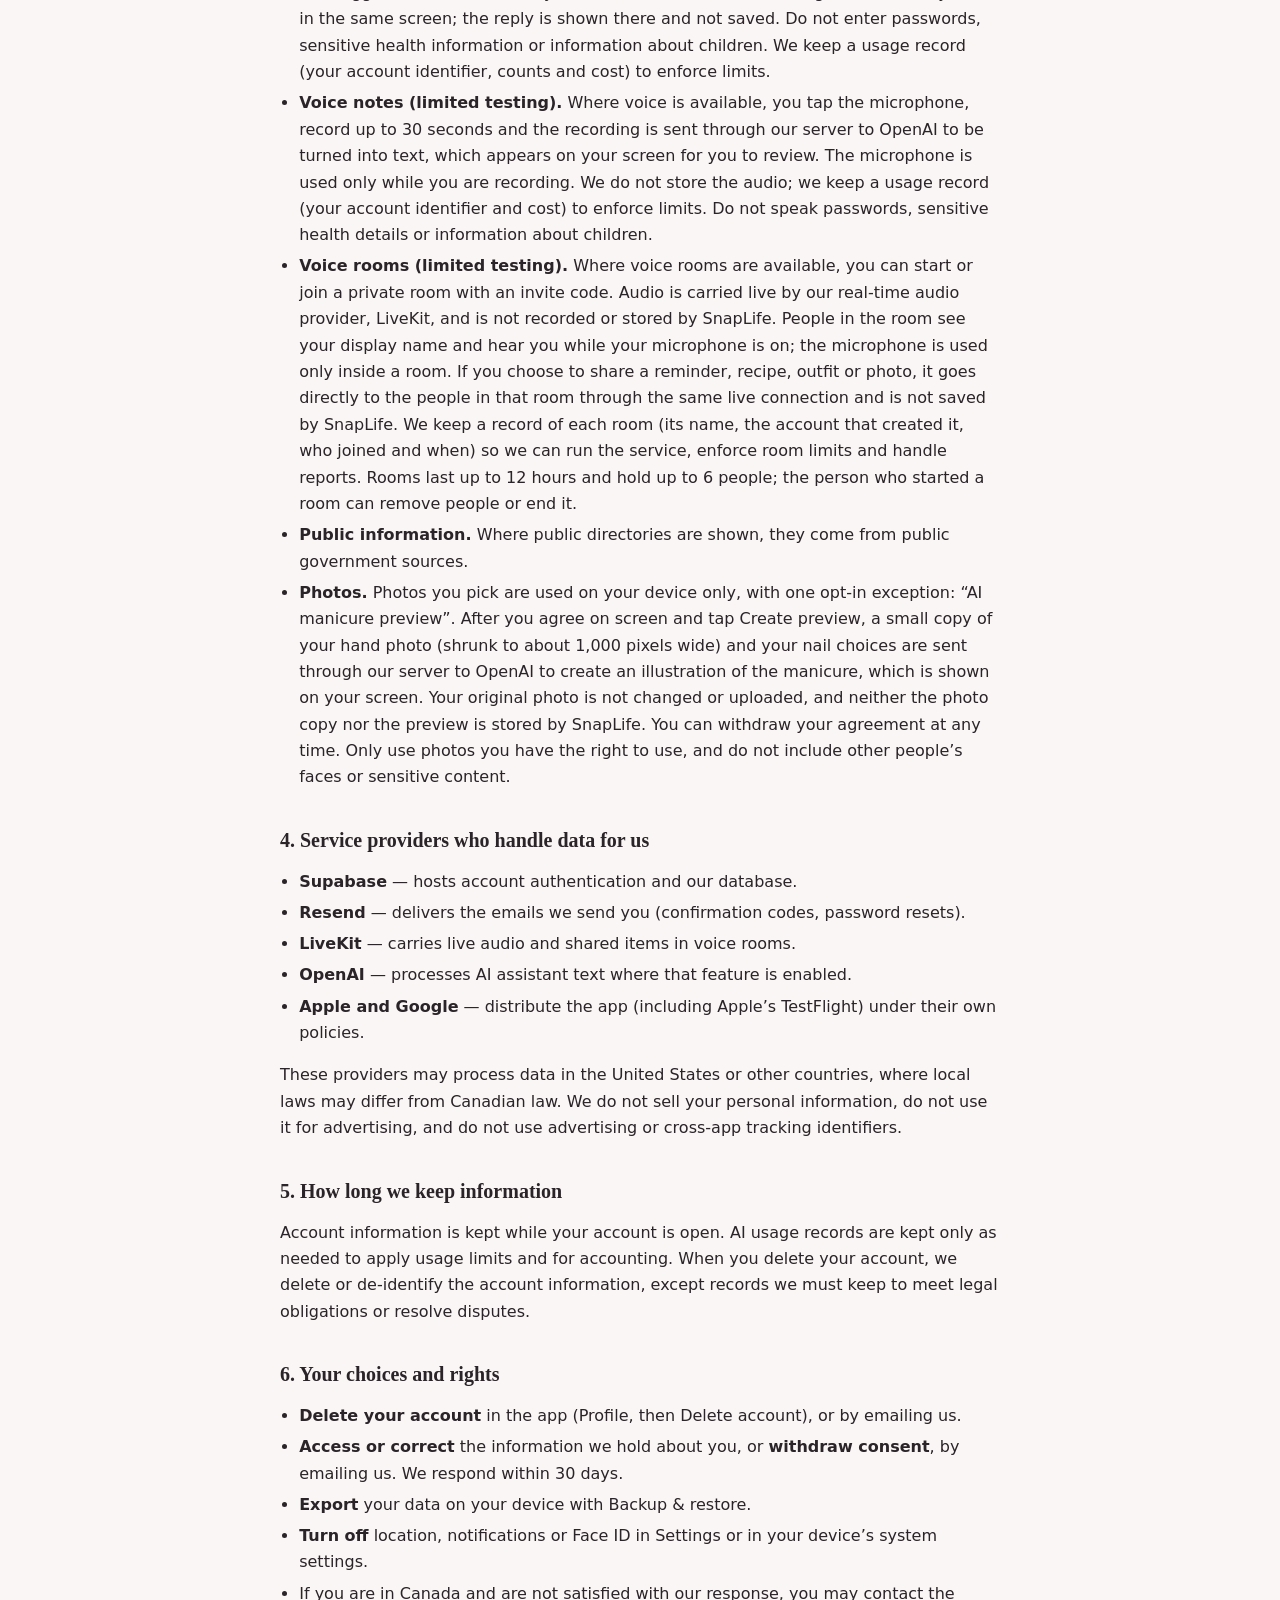
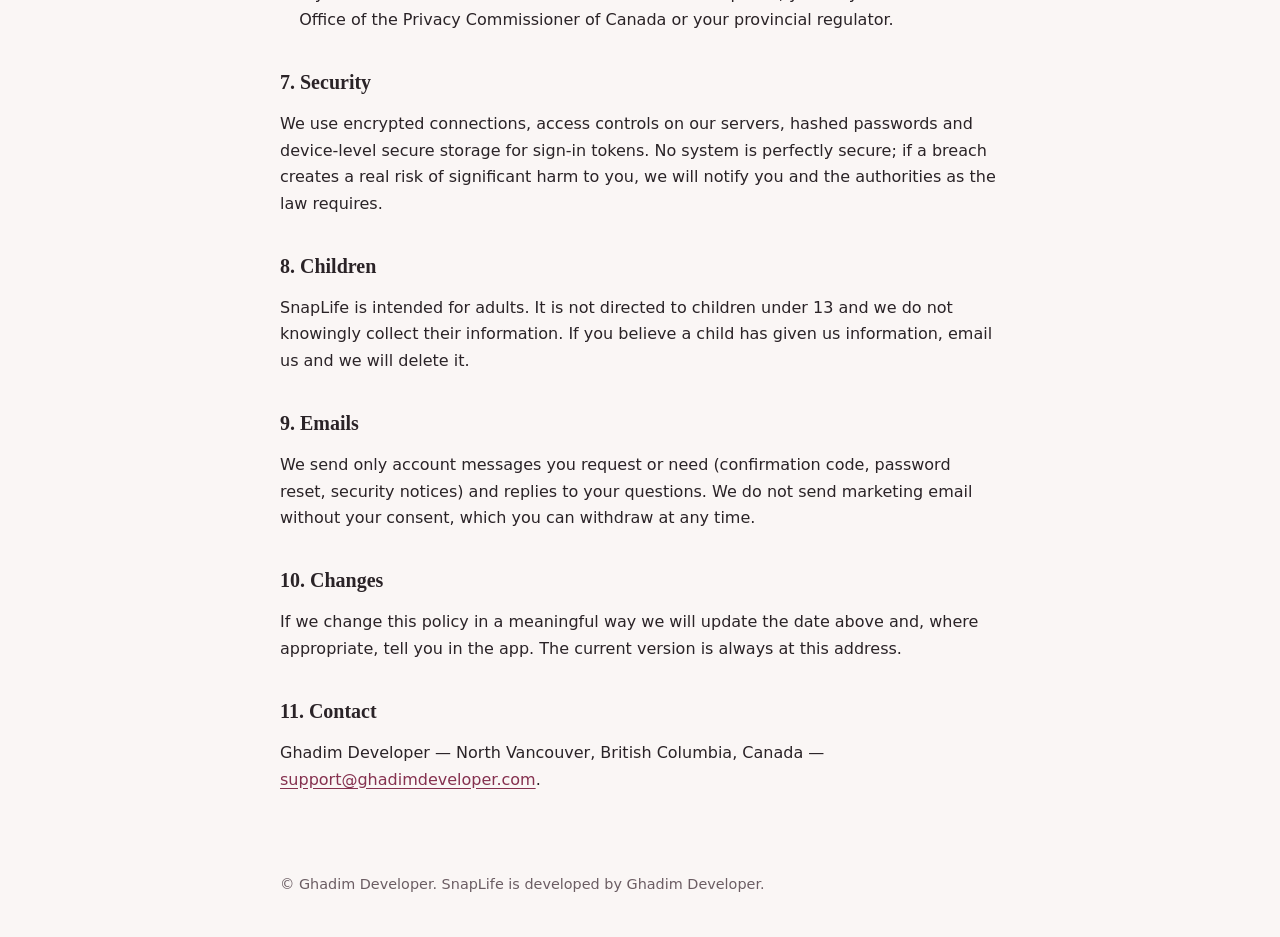
==== commit 59a7fb40: "Privacy: describe voice rooms and LiveKit Co-Authored-By: Claude Sonnet 5.5 <noreply@anthropic.com>" ====
--- a/privacy/index.html
+++ b/privacy/index.html
@@ -24,6 +24,7 @@
 <li><strong>Reminders and notifications.</strong> Reminders are scheduled on your device. Notifications are generated locally, not by our servers.</li>
 <li><strong>AI assistant (limited testing).</strong> Where the AI assistant is available, the text you type is sent through our server to our AI provider, OpenAI, to produce a reply. We configure requests so that the content is not stored by the provider for later use, and we do not save your conversation in the app after you leave the screen. The app does not automatically attach your wardrobe, photos or plans; only what you type is sent. The one exception is “Style me from my wardrobe”, which works only after you agree on screen: it then sends the names, categories and short notes of up to 40 of your wardrobe pieces (never photos) together with the occasion you type, so the assistant can suggest outfits from what you own. You can withdraw that agreement at any time in the same screen; the reply is shown there and not saved. Do not enter passwords, sensitive health information or information about children. We keep a usage record (your account identifier, counts and cost) to enforce limits.</li>
 <li><strong>Voice notes (limited testing).</strong> Where voice is available, you tap the microphone, record up to 30 seconds and the recording is sent through our server to OpenAI to be turned into text, which appears on your screen for you to review. The microphone is used only while you are recording. We do not store the audio; we keep a usage record (your account identifier and cost) to enforce limits. Do not speak passwords, sensitive health details or information about children.</li>
+<li><strong>Voice rooms (limited testing).</strong> Where voice rooms are available, you can start or join a private room with an invite code. Audio is carried live by our real-time audio provider, LiveKit, and is not recorded or stored by SnapLife. People in the room see your display name and hear you while your microphone is on; the microphone is used only inside a room. If you choose to share a reminder, recipe, outfit or photo, it goes directly to the people in that room through the same live connection and is not saved by SnapLife. We keep a record of each room (its name, the account that created it, who joined and when) so we can run the service, enforce room limits and handle reports. Rooms last up to 12 hours and hold up to 6 people; the person who started a room can remove people or end it.</li>
 <li><strong>Public information.</strong> Where public directories are shown, they come from public government sources.</li>
 <li><strong>Photos.</strong> Photos you pick are used on your device only, with one opt-in exception: “AI manicure preview”. After you agree on screen and tap Create preview, a small copy of your hand photo (shrunk to about 1,000 pixels wide) and your nail choices are sent through our server to OpenAI to create an illustration of the manicure, which is shown on your screen. Your original photo is not changed or uploaded, and neither the photo copy nor the preview is stored by SnapLife. You can withdraw your agreement at any time. Only use photos you have the right to use, and do not include other people’s faces or sensitive content.</li>
 </ul>
@@ -32,6 +33,7 @@
 <ul>
 <li><strong>Supabase</strong> — hosts account authentication and our database.</li>
 <li><strong>Resend</strong> — delivers the emails we send you (confirmation codes, password resets).</li>
+<li><strong>LiveKit</strong> — carries live audio and shared items in voice rooms.</li>
 <li><strong>OpenAI</strong> — processes AI assistant text where that feature is enabled.</li>
 <li><strong>Apple and Google</strong> — distribute the app (including Apple’s TestFlight) under their own policies.</li>
 </ul>
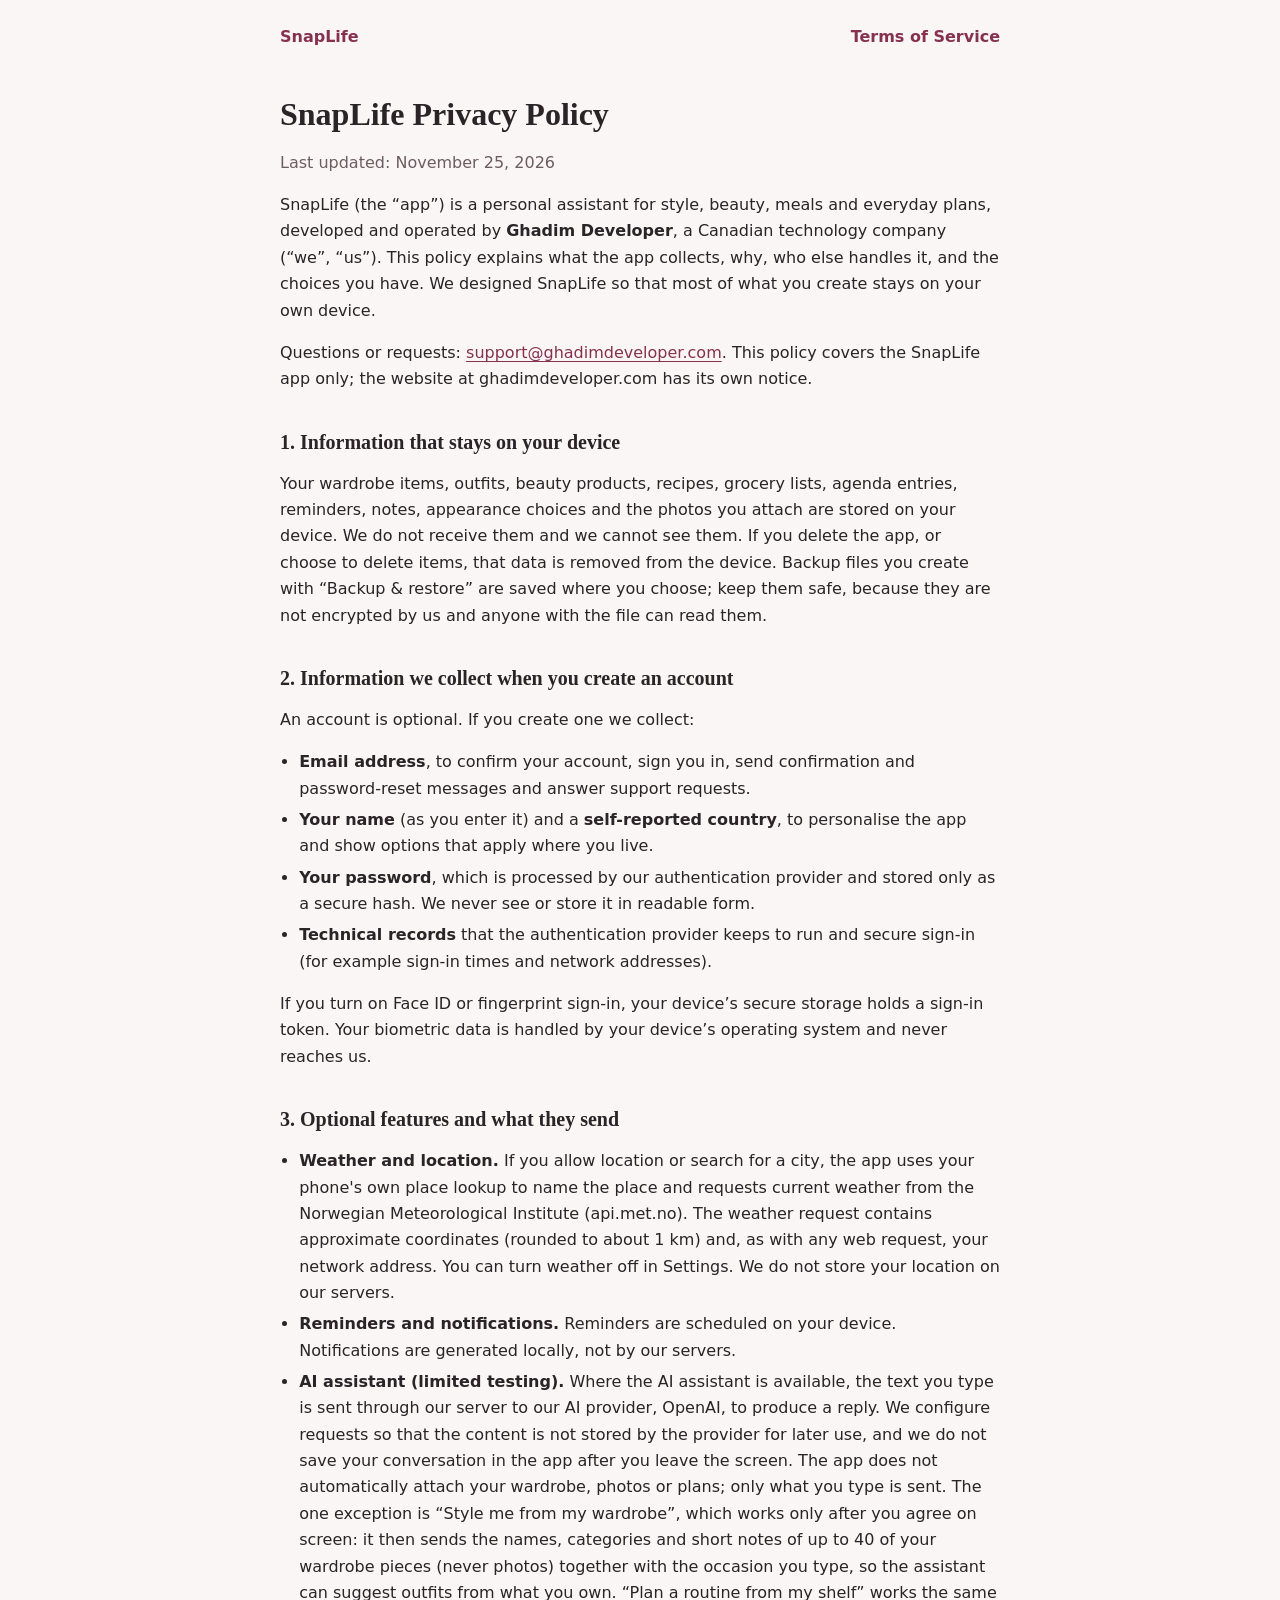
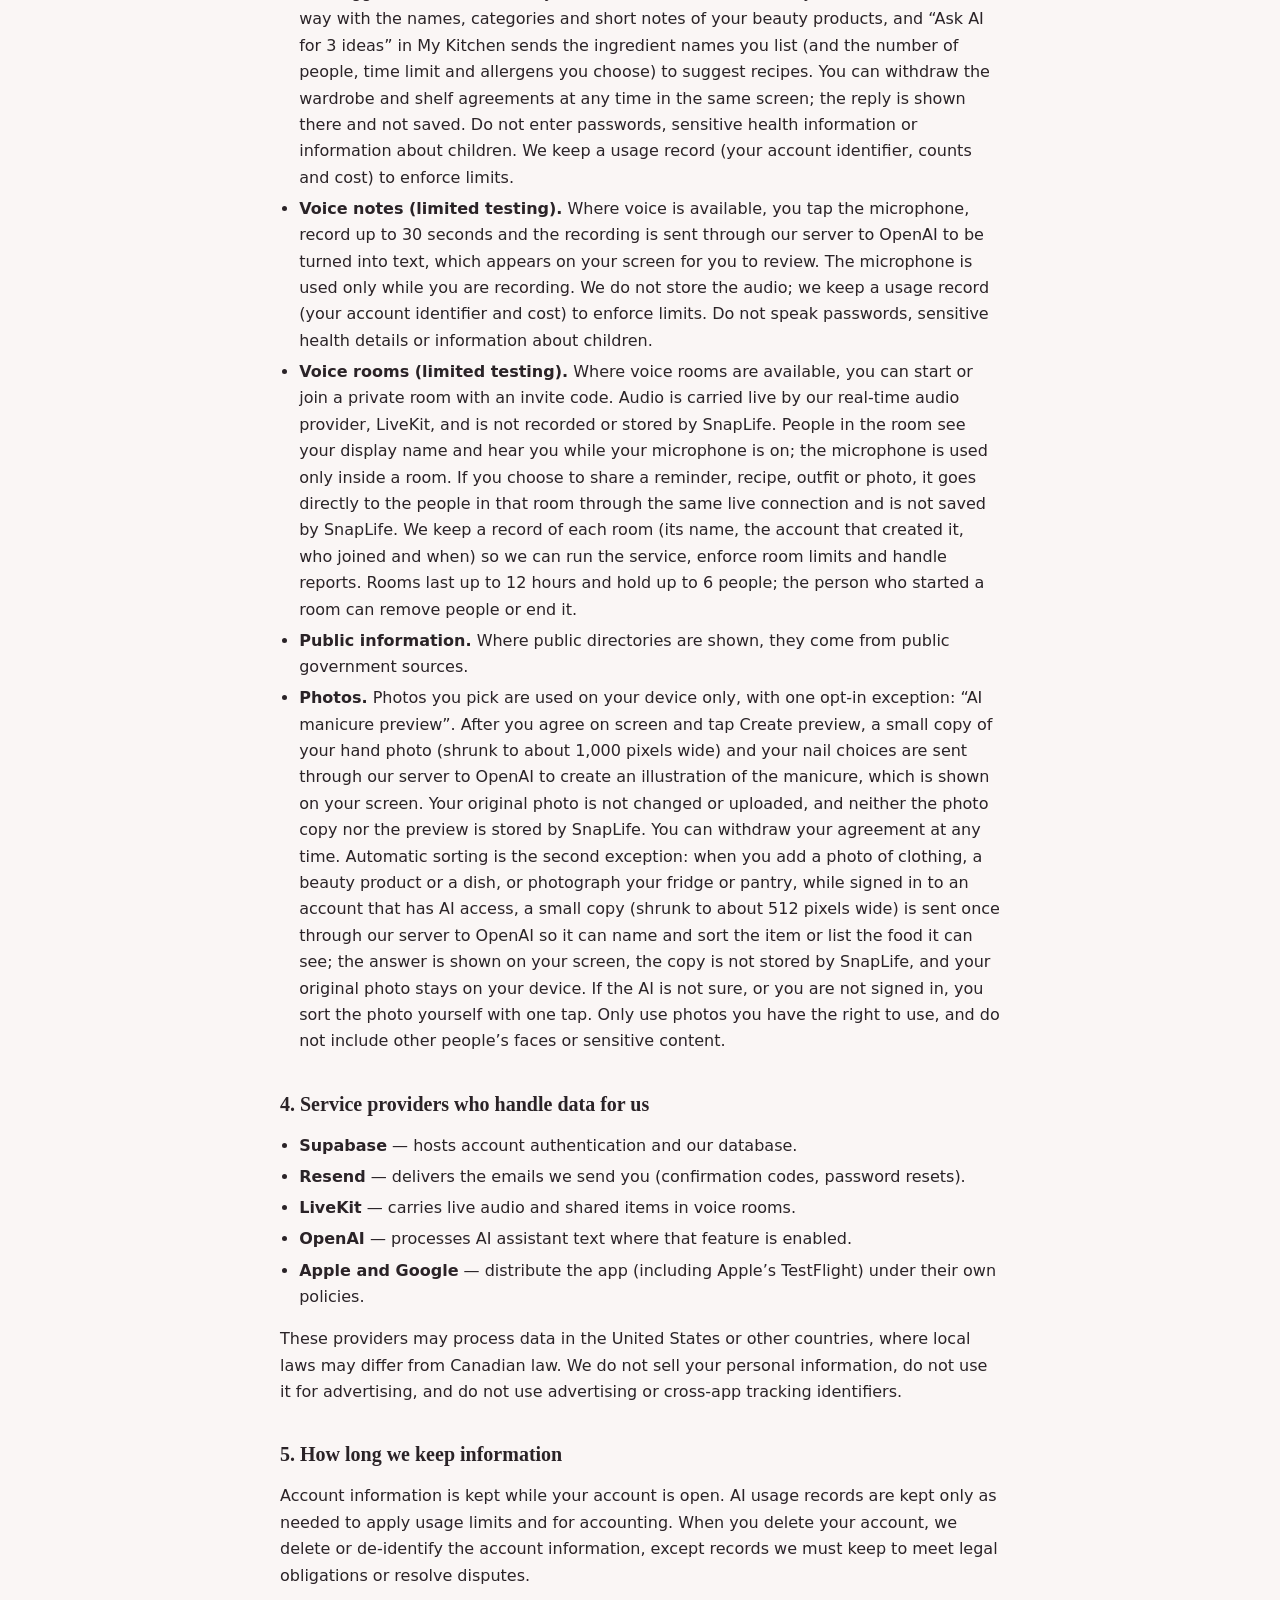
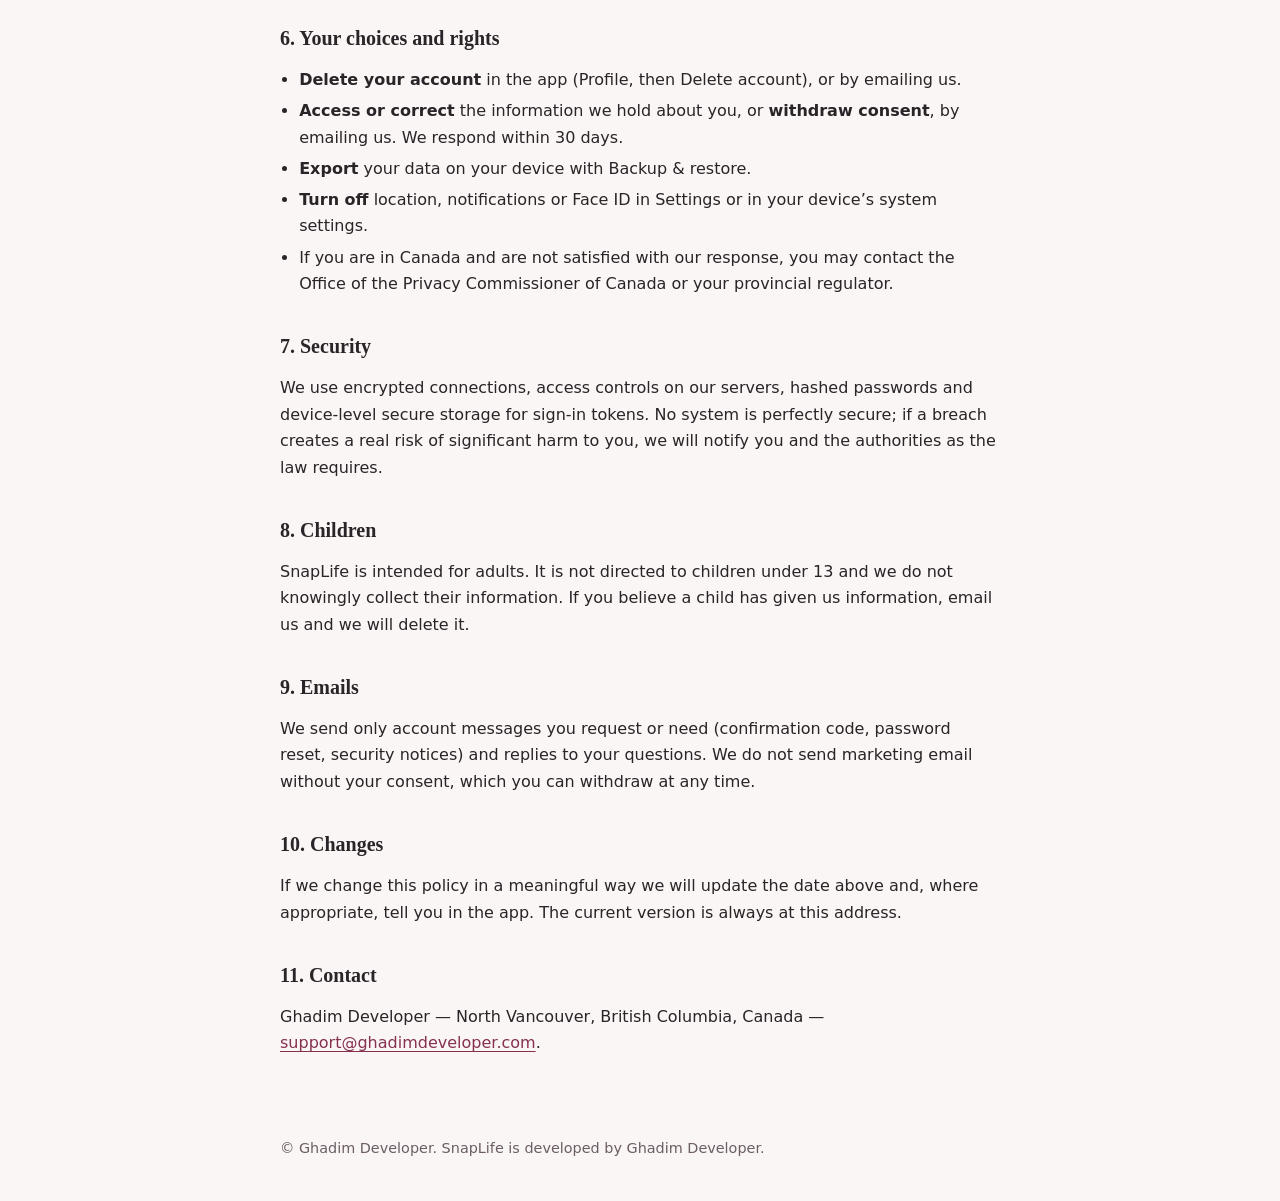
==== commit f8282d55: "Privacy: worldwide weather, automatic photo sorting, routines and recipe ideas Co-Authored-By: Claud" ====
--- a/privacy/index.html
+++ b/privacy/index.html
@@ -20,13 +20,13 @@
 
 <h2>3. Optional features and what they send</h2>
 <ul>
-<li><strong>Weather and location.</strong> If you allow location or choose a Canadian city, the app requests current weather from Environment and Climate Change Canada (api.weather.gc.ca) and, to find a city, a Government of Canada geolocation service (geolocator.api.geo.ca). These requests contain the city or approximate coordinates and, as with any web request, your network address. You can turn weather off in Settings. We do not store your location.</li>
+<li><strong>Weather and location.</strong> If you allow location or search for a city, the app uses your phone's own place lookup to name the place and requests current weather from the Norwegian Meteorological Institute (api.met.no). The weather request contains approximate coordinates (rounded to about 1 km) and, as with any web request, your network address. You can turn weather off in Settings. We do not store your location on our servers.</li>
 <li><strong>Reminders and notifications.</strong> Reminders are scheduled on your device. Notifications are generated locally, not by our servers.</li>
-<li><strong>AI assistant (limited testing).</strong> Where the AI assistant is available, the text you type is sent through our server to our AI provider, OpenAI, to produce a reply. We configure requests so that the content is not stored by the provider for later use, and we do not save your conversation in the app after you leave the screen. The app does not automatically attach your wardrobe, photos or plans; only what you type is sent. The one exception is “Style me from my wardrobe”, which works only after you agree on screen: it then sends the names, categories and short notes of up to 40 of your wardrobe pieces (never photos) together with the occasion you type, so the assistant can suggest outfits from what you own. You can withdraw that agreement at any time in the same screen; the reply is shown there and not saved. Do not enter passwords, sensitive health information or information about children. We keep a usage record (your account identifier, counts and cost) to enforce limits.</li>
+<li><strong>AI assistant (limited testing).</strong> Where the AI assistant is available, the text you type is sent through our server to our AI provider, OpenAI, to produce a reply. We configure requests so that the content is not stored by the provider for later use, and we do not save your conversation in the app after you leave the screen. The app does not automatically attach your wardrobe, photos or plans; only what you type is sent. The one exception is “Style me from my wardrobe”, which works only after you agree on screen: it then sends the names, categories and short notes of up to 40 of your wardrobe pieces (never photos) together with the occasion you type, so the assistant can suggest outfits from what you own. “Plan a routine from my shelf” works the same way with the names, categories and short notes of your beauty products, and “Ask AI for 3 ideas” in My Kitchen sends the ingredient names you list (and the number of people, time limit and allergens you choose) to suggest recipes. You can withdraw the wardrobe and shelf agreements at any time in the same screen; the reply is shown there and not saved. Do not enter passwords, sensitive health information or information about children. We keep a usage record (your account identifier, counts and cost) to enforce limits.</li>
 <li><strong>Voice notes (limited testing).</strong> Where voice is available, you tap the microphone, record up to 30 seconds and the recording is sent through our server to OpenAI to be turned into text, which appears on your screen for you to review. The microphone is used only while you are recording. We do not store the audio; we keep a usage record (your account identifier and cost) to enforce limits. Do not speak passwords, sensitive health details or information about children.</li>
 <li><strong>Voice rooms (limited testing).</strong> Where voice rooms are available, you can start or join a private room with an invite code. Audio is carried live by our real-time audio provider, LiveKit, and is not recorded or stored by SnapLife. People in the room see your display name and hear you while your microphone is on; the microphone is used only inside a room. If you choose to share a reminder, recipe, outfit or photo, it goes directly to the people in that room through the same live connection and is not saved by SnapLife. We keep a record of each room (its name, the account that created it, who joined and when) so we can run the service, enforce room limits and handle reports. Rooms last up to 12 hours and hold up to 6 people; the person who started a room can remove people or end it.</li>
 <li><strong>Public information.</strong> Where public directories are shown, they come from public government sources.</li>
-<li><strong>Photos.</strong> Photos you pick are used on your device only, with one opt-in exception: “AI manicure preview”. After you agree on screen and tap Create preview, a small copy of your hand photo (shrunk to about 1,000 pixels wide) and your nail choices are sent through our server to OpenAI to create an illustration of the manicure, which is shown on your screen. Your original photo is not changed or uploaded, and neither the photo copy nor the preview is stored by SnapLife. You can withdraw your agreement at any time. Only use photos you have the right to use, and do not include other people’s faces or sensitive content.</li>
+<li><strong>Photos.</strong> Photos you pick are used on your device only, with one opt-in exception: “AI manicure preview”. After you agree on screen and tap Create preview, a small copy of your hand photo (shrunk to about 1,000 pixels wide) and your nail choices are sent through our server to OpenAI to create an illustration of the manicure, which is shown on your screen. Your original photo is not changed or uploaded, and neither the photo copy nor the preview is stored by SnapLife. You can withdraw your agreement at any time. Automatic sorting is the second exception: when you add a photo of clothing, a beauty product or a dish, or photograph your fridge or pantry, while signed in to an account that has AI access, a small copy (shrunk to about 512 pixels wide) is sent once through our server to OpenAI so it can name and sort the item or list the food it can see; the answer is shown on your screen, the copy is not stored by SnapLife, and your original photo stays on your device. If the AI is not sure, or you are not signed in, you sort the photo yourself with one tap. Only use photos you have the right to use, and do not include other people’s faces or sensitive content.</li>
 </ul>
 
 <h2>4. Service providers who handle data for us</h2>
